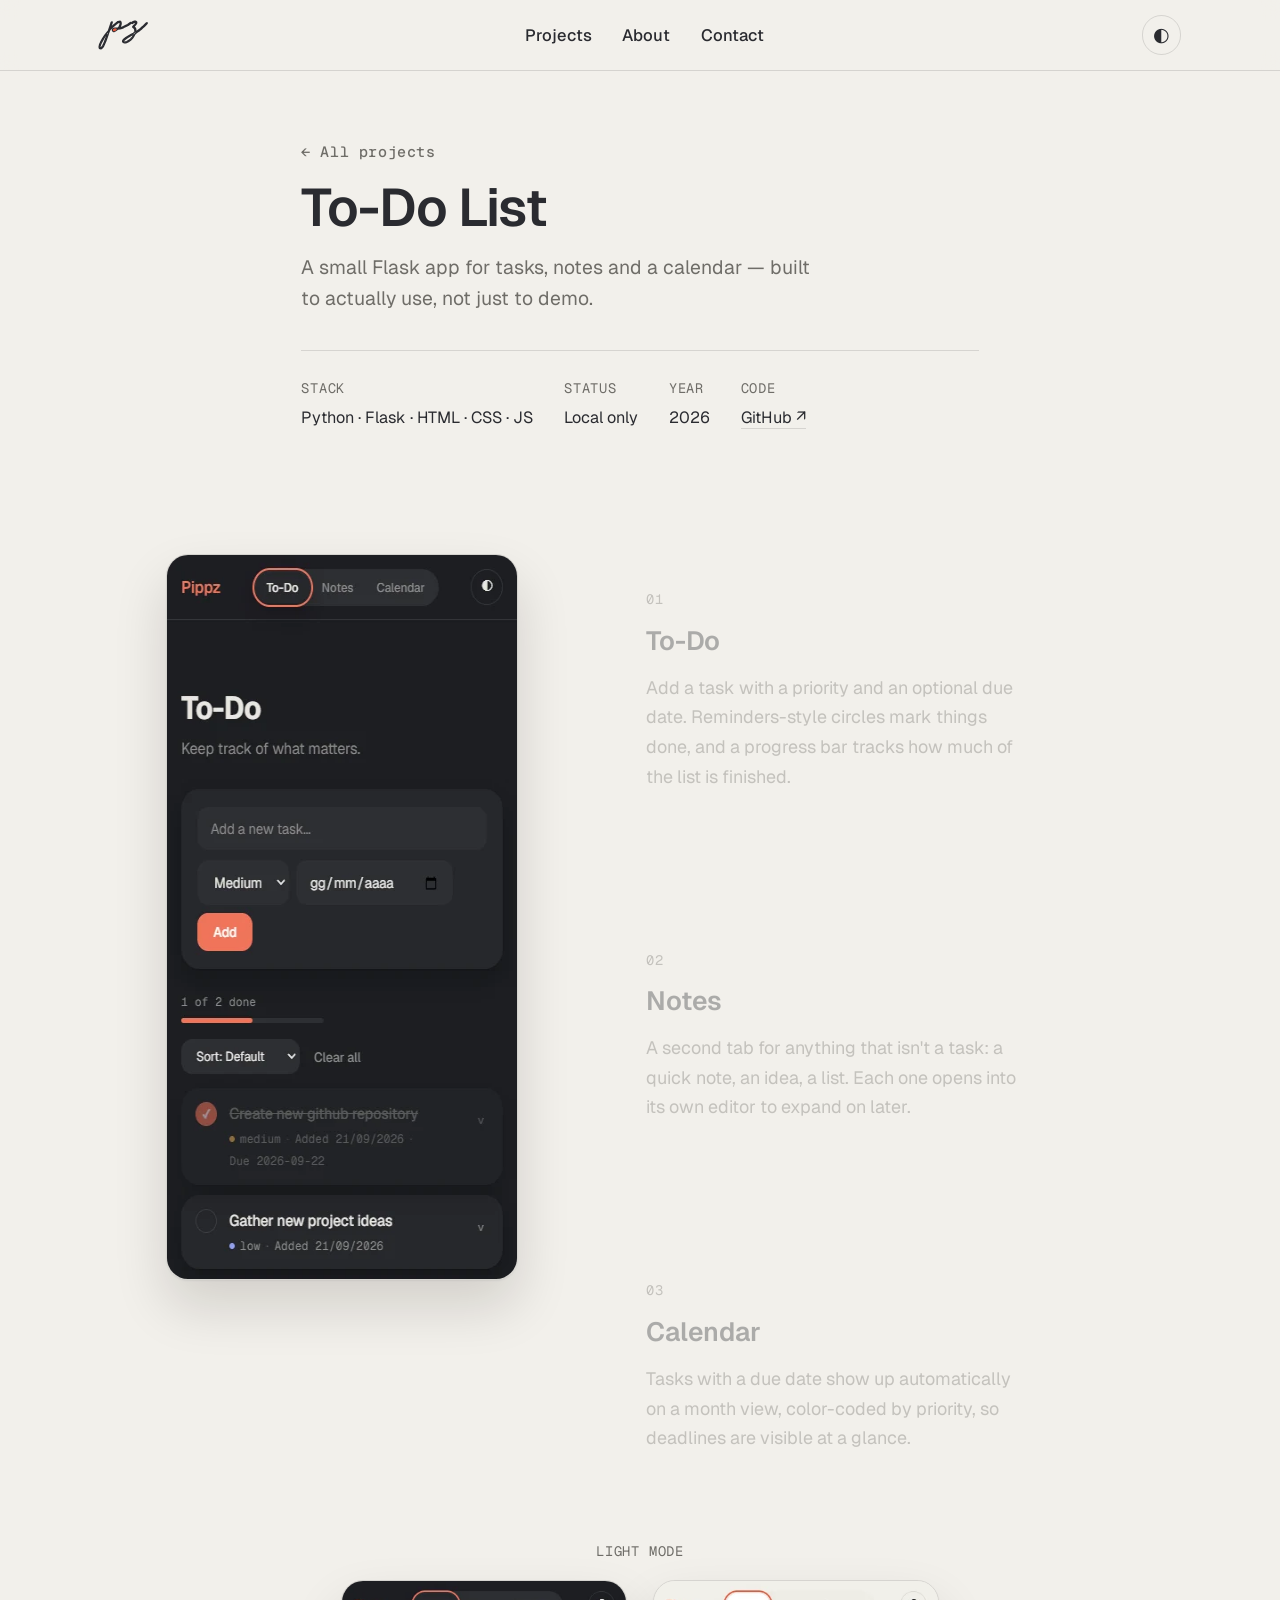
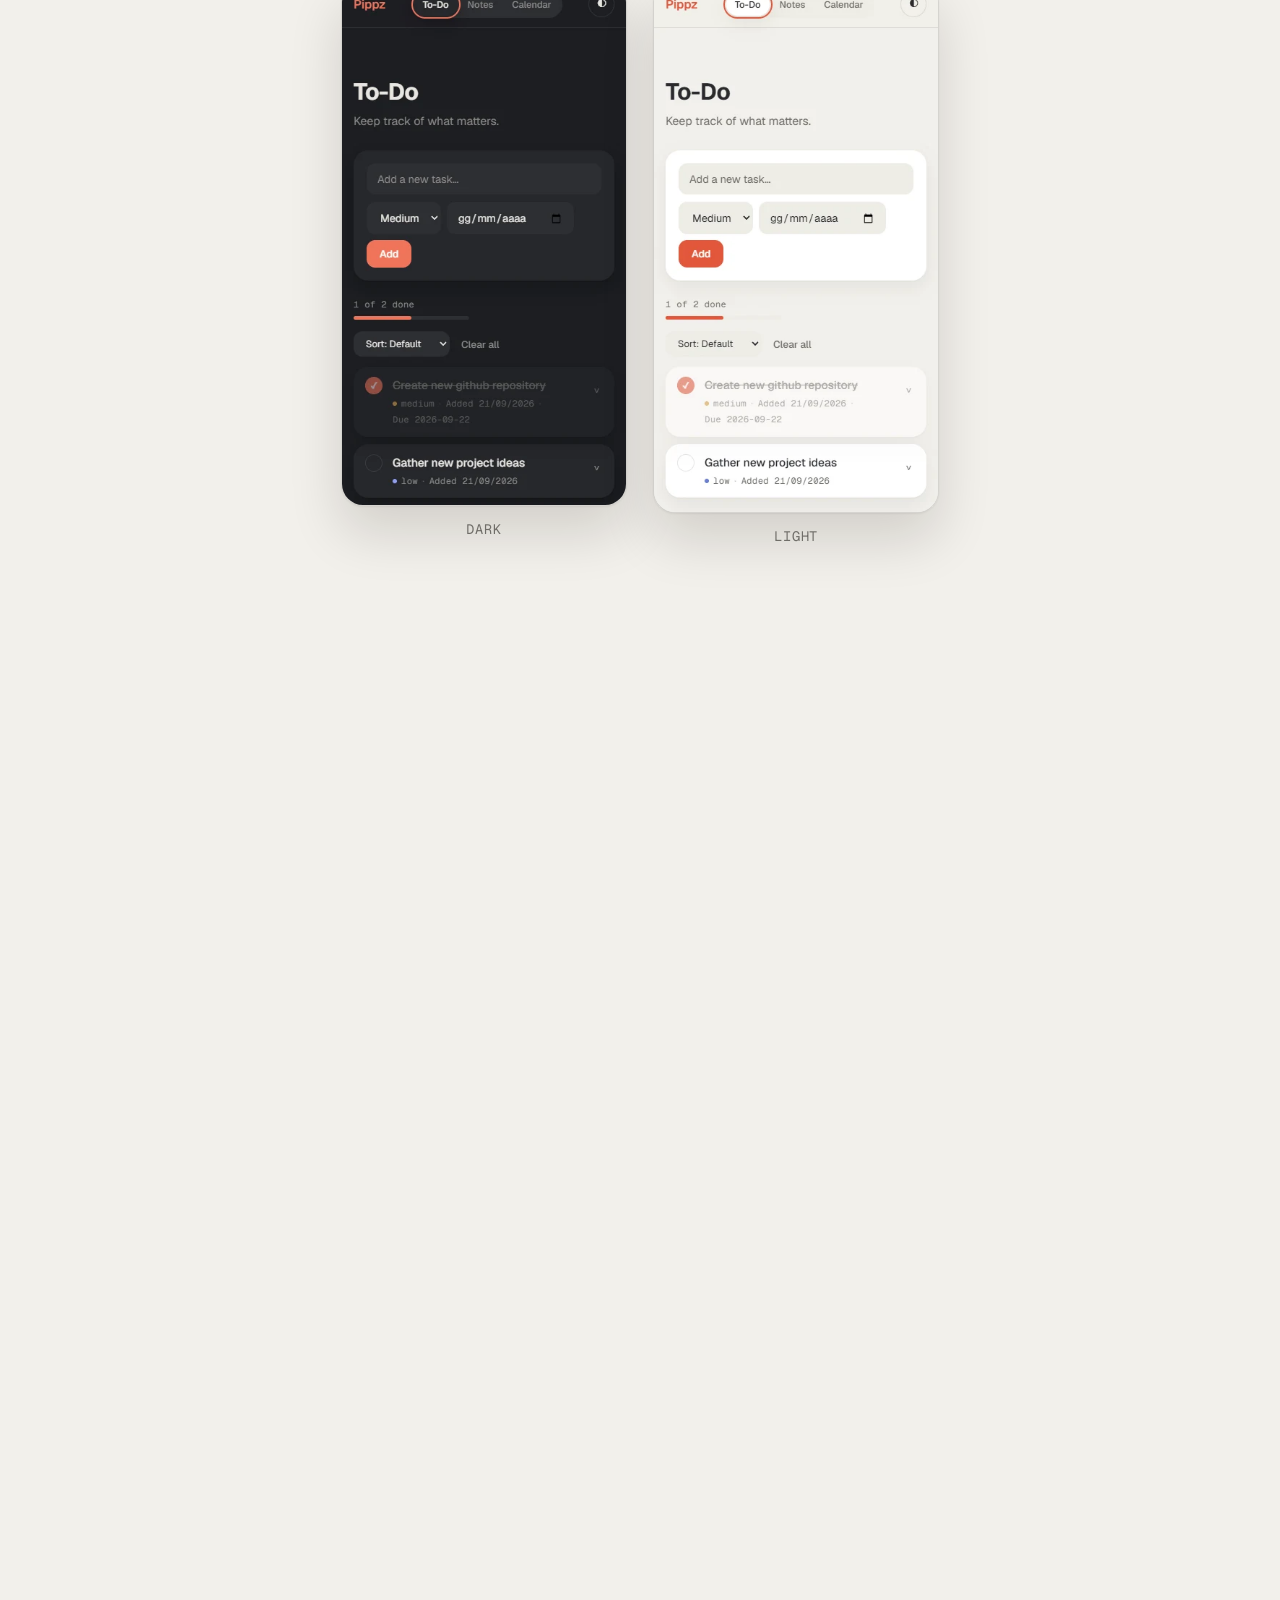
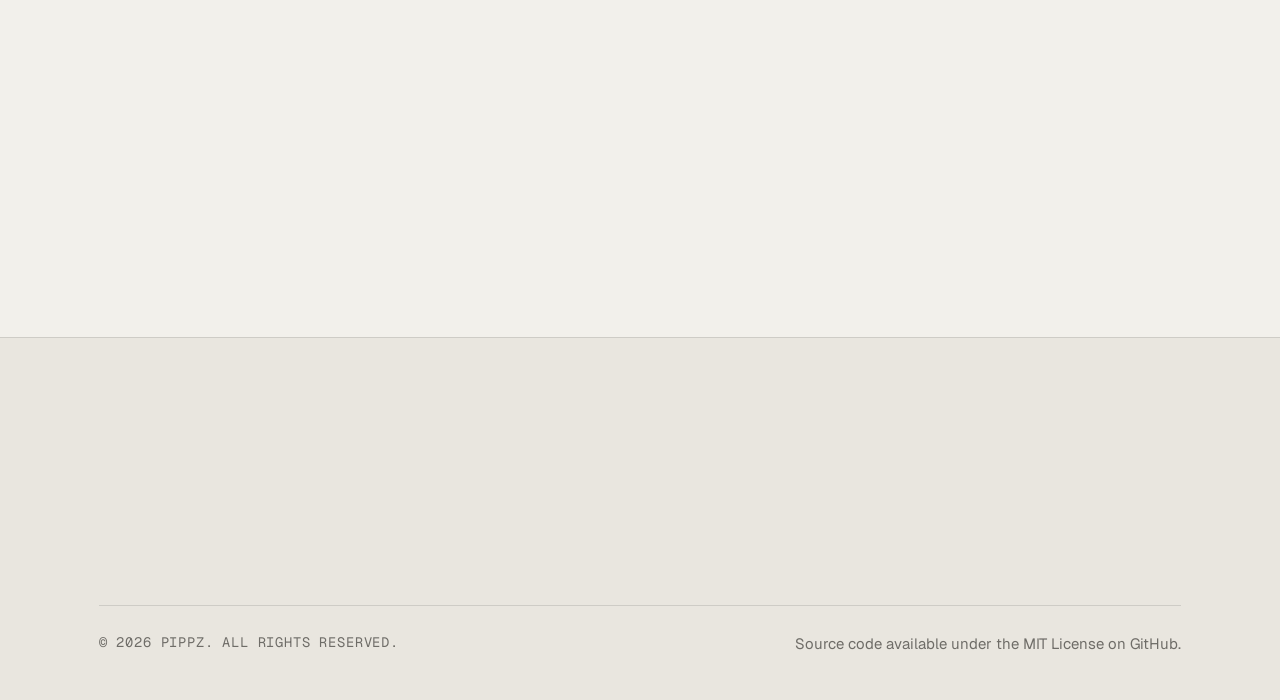
==== todo.html @ 80570406 "To-do list section added" ====
<!DOCTYPE html>
<html lang="en">
<head>
<meta charset="utf-8">
<meta name="viewport" content="width=device-width, initial-scale=1">
<title>To-Do List — Pippz</title>
<meta name="description" content="A Flask to-do list with notes and a calendar view, built by Pippz.">
<link rel="icon" type="image/svg+xml" href="favicon.svg">
<link rel="preconnect" href="https://fonts.googleapis.com">
<link rel="preconnect" href="https://fonts.gstatic.com" crossorigin>
<link href="https://fonts.googleapis.com/css2?family=Geist:wght@300;400;500;600&family=Geist+Mono:wght@400;500&family=Lora:ital,wght@1,400&display=swap" rel="stylesheet">
<script>
try{document.documentElement.dataset.theme=localStorage.getItem('theme')||(matchMedia('(prefers-color-scheme: dark)').matches?'dark':'light')}catch(e){}
</script>
<link rel="stylesheet" href="style.css">
</head>
<body id="top">

<svg width="0" height="0" hidden><g id="logo-src"><path d="M21.8056 119.644L9.3056 142.644C9.26526 142.719 9.22818 142.795 9.19427 142.872L9.1015 143.109C5.95736 150.557 4.88043 152.31 2.8954 160.088C2.63771 160.976 1.61025 165.303 1.45403 166.349C0.895382 170.088 0.647331 172.921 1.94135 177.577C2.44136 178.577 3.0124 179.863 3.94135 180.577C5.4595 181.744 6.33736 182.166 7.94135 182.577C8.80337 182.798 12.8954 183.588 14.9413 182.077C23.2705 177.279 27.8954 169.588 29.3954 167.088C30.0858 165.937 31.2693 163.405 31.3954 163.088C44.3325 136.578 50.1797 121.376 58.7294 93.1844C58.7476 93.1387 58.7643 93.0924 58.7802 93.0458C64.4886 72.9875 67.2756 67.6297 67.8925 66.3358C71.8804 57.9718 74.8879 54.2525 78.704 51.0721C88.0883 42.0612 93.2858 37.2902 102.416 29.3358C111.746 20.9152 116.474 16.8454 122.567 12.6249C125.872 10.2228 127.889 9.06328 131.395 8.08776C133.193 7.58776 134.343 7.49878 136.381 7.75866C137.926 8.25127 138.568 8.75084 138.989 10.3671C140.011 15.042 140.087 17.3669 139.417 21.0409C138.565 26.3078 137.059 29.8177 132.894 36.8807C129.253 41.9809 129.736 43.187 124.895 46.5878C123.945 47.1565 121.351 47.8764 120.18 48.077C113.764 48.2335 110.107 48.2412 103.441 48.077C98.659 48.1854 96.2359 48.845 92.3954 51.0721C89.2131 53.8055 87.8954 56.0878 88.3954 60.5878C88.8431 64.6174 90.6763 66.6091 93.9482 68.036C96.3346 69.0016 99.3638 69.1245 99.9482 69.036C100.533 68.9475 100.573 69.0549 101.783 68.7606C110.575 65.6182 115.569 62.1973 124.589 53.3915L137.963 51.0311C138.102 51.0066 138.239 50.9723 138.373 50.9286C148.882 48.6878 154.149 46.8443 162.873 42.9286C163.014 42.8826 163.151 42.8268 163.283 42.7606C175.431 37.5355 181.542 34.4701 191.283 28.7606C191.416 28.694 191.544 28.6168 191.666 28.5311L210.166 15.5311C211.522 14.5785 211.848 12.708 210.895 11.3524C209.943 9.99685 208.072 9.67034 206.717 10.6229L188.404 23.4901C181.479 27.5888 174.873 30.7992 160.795 37.2948C152.08 41.0034 146.876 42.7908 136.71 45.159L132.327 45.9325C134.485 44.1463 135.381 42.8478 137.441 40.577C137.965 40.0003 138.441 39.3633 138.941 38.577C142.45 33.0596 143.534 29.666 145.216 22.7196C145.92 18.957 145.895 15.088 145.895 13.0878C145.895 12.0878 145.095 8.72495 143.895 6.08776C142.835 4.46468 142.052 3.71695 140.395 2.6073C139.329 2.08539 138.618 1.8641 137.192 1.58776C136.491 1.5666 136.097 1.56719 135.395 1.58776C134.395 1.58775 133.059 1.87586 130.018 2.60729C129.794 2.63923 129.575 2.69629 129.364 2.77722L129.157 2.86608C124.682 4.14204 122.546 5.0915 119.657 7.36608C119.431 7.4732 119.219 7.60774 119.026 7.76745L98.5263 24.7675C98.4882 24.7991 98.4505 24.8316 98.414 24.8651L74.5908 46.702L86.8954 9.58776C87.4304 8.01972 87.5093 6.64334 85.9413 6.10827C84.3733 5.57329 81.7961 7.17393 80.8954 9.08776C79.9947 11.0016 73.985 31.5247 62.8954 62.0878C62.7584 62.5749 61.0008 65.9545 57.0136 71.3124C41.95 88.7864 33.9469 99.0551 21.8056 119.644ZM21.8056 119.644L21.8945 119.491C21.9258 119.441 21.9588 119.391 21.9931 119.343" pathLength="1" style="--i:0"/><path d="M48.3729 105.739L48.3807 105.709C53.983 92.0607 54.5413 88.976 52.6736 88.5383C51.8009 87.9799 50.5115 88.7757 46.6385 92.1594L46.5516 92.2111L46.492 92.2922C40.8599 98.5788 38.6869 101.788 35.492 107.292L35.4578 107.345L15.448 143.362L15.4402 143.382C11.4286 151.266 9.49011 155.869 6.89541 164.588C6.15136 167.088 5.41328 170 5.89531 173.795C6.55748 176.323 8.3954 177.088 9.8954 177.088C11.3954 177.088 13.0346 176.542 16.2977 173.885C20.0883 170.321 21.9305 167.767 24.7977 162.385L24.8299 162.341L24.8514 162.292C29.1869 154.876 35.3954 139.088 35.8426 137.812C35.8954 137.588 36.0854 137.247 36.3475 136.593C36.6156 135.924 36.9806 135.002 37.4197 133.887C38.2982 131.656 39.474 128.648 40.7615 125.344C43.3367 118.735 46.3611 110.935 48.3611 105.768L48.3729 105.739Z" pathLength="1" style="--i:1"/><path d="M103.896 62.0877C102.659 62.8216 99.6384 63.4617 98.3955 63.0878C96.5373 62.9268 95.8954 62.0877 95.5154 60.6876C95.4575 56.4828 96.9658 54.8197 102.396 53.0877C103.896 52.5878 106.101 52.2448 108.395 52.5878C110.546 52.8211 111.348 53.5974 111.396 54.5877C111.76 56.9677 109.614 58.6939 103.896 62.0877Z" pathLength="1" style="--i:2"/><path d="M226.895 10.5877C225.395 11.4762 223.954 12.7184 222.395 14.0877C221.367 14.9564 220.88 15.3896 219.895 16.0877C219.075 16.4598 218.132 16.5148 217.395 16.0877C216.465 15.5591 216.034 15.1166 215.395 14.0877C214.833 12.6876 215.895 10.5877 216.395 10.0877C219.234 7.73923 220.437 6.87292 221.895 6.08775C222.895 5.58775 224.632 4.47335 226.395 3.58775C229.395 2.04518 230.916 1.51828 233.395 1.08775C236.358 0.827073 238.034 1.18989 240.895 1.58775C244.148 2.44117 246.554 3.80224 247.895 6.08774C249.021 8.63622 249.114 10.1724 248.395 13.0877C247.645 15.3564 247.109 16.5677 245.895 18.5877L241.895 24.0877C240.041 26.5293 238.961 27.8429 236.895 30.0877C235.208 31.8698 234.337 32.8545 232.895 34.5877C230.037 37.7201 230.165 38.9986 232.895 40.5877C236.142 42.7176 237.582 44.0271 239.395 46.5877C240.656 48.7023 241.196 49.9075 241.895 52.0877C242.25 53.2743 242.356 54.6303 242.395 58.0877V70.5877C242.465 71.1575 242.721 71.2233 243.395 71.0877C244.039 70.9162 244.364 70.8053 244.895 70.5877C247.58 69.1832 248.996 68.2986 251.395 66.5877C257.353 62.7457 259.574 61.2405 260.895 60.0877L269.895 52.0877C274.416 48.1234 278.895 44.0877 281.395 42.0877C284.989 39.1728 286.989 37.5356 290.395 34.5877C294.474 30.9695 296.684 28.9002 300.395 25.0877L311.895 13.5877C312.958 12.6164 313.638 12.1774 314.895 11.5877C316.808 11.3655 317.492 11.6675 317.895 13.0877C317.99 13.697 317.972 14.021 317.895 14.5877C317.459 15.7375 316.983 16.3672 316.395 17.0877C315.808 17.8083 311.317 23.0168 307.895 26.5877L298.395 36.0877L288.395 45.0878L278.895 53.5878L269.395 61.5877L261.895 67.0877L253.895 72.5877L246.895 77.5877L239.395 83.5877C237.243 85.6692 236.298 86.8802 234.895 89.0877L231.395 96.5877L225.395 107.088C223.207 110.865 221.763 112.82 218.895 116.088C216.007 119.217 214.368 120.876 211.395 123.588C205.03 129.219 201.311 131.964 194.395 136.088L186.895 140.088C182.471 142.217 179.954 143.105 175.395 144.088C172.576 144.34 171.048 144.336 168.395 144.088C166.365 143.838 165.268 143.623 163.395 143.088C161.619 142.258 160.713 141.73 159.395 140.588C158.192 139.467 157.664 138.806 156.895 137.588C156.259 136.232 156.035 135.465 155.895 134.088C156.002 130.47 156.402 128.789 157.895 126.588C159.073 124.959 160.895 122.325 162.895 120.588C177.889 107.566 187.601 102.179 204.195 92.9762L204.895 92.5878L214.895 87.0877L218.895 85.0877L223.395 82.5877L226.895 80.5877C231.053 77.4347 232.665 75.4151 234.895 71.5877C235.513 70.1542 235.727 69.5044 235.895 68.5877C236.52 64.6857 236.655 62.4964 236.395 58.5877C235.33 51.2778 233.067 48.2164 226.895 44.0877L223.895 42.5877C221.577 40.5219 222.395 37.5878 223.395 36.0877C228.188 30.7854 231.123 27.5075 236.395 22.5878C240.404 17.4756 241.65 15.3858 240.895 11.5877C240.409 10.3531 240.085 9.80029 239.395 9.08775C238.248 8.49864 237.593 8.27679 236.395 8.08775C235.028 7.96025 234.263 7.96503 232.895 8.08775C230.378 8.75529 228.395 9.69926 226.895 10.5877Z" pathLength="1" style="--i:3"/><path d="M178.895 137.588C177.895 138.088 176.125 138.41 174.895 138.588C170.74 139.189 170.051 139.154 166.395 138.588C164.934 138.394 162.909 137.292 162.395 135.588C161.962 134.088 161.395 133.088 162.895 130.088C168.895 121.588 178.346 114.941 189.395 108.088C196.579 103.325 200.312 101.013 206.395 97.5878C210.924 94.8781 213.654 93.9515 218.895 91.5878C225.218 89.3021 227.352 89.2002 226.895 92.5877C226.139 97.7811 224.432 101.123 218.395 108.088C215.582 111.403 213.946 113.167 210.895 116.088C208.522 118.52 207.48 119.52 204.773 121.772C196.995 128.006 192.377 131.123 183.395 135.588L178.895 137.588Z" pathLength="1" style="--i:4"/></g></svg>

<header>
  <div class="bar wrap">
    <a href="index.html" aria-label="Home"><svg class="logo mark" viewBox="0 0 319 184"></svg></a>
    <nav class="nav">
      <a href="index.html#projects">Projects</a>
      <a href="index.html#about">About</a>
      <a href="index.html#contact">Contact</a>
    </nav>
    <button id="theme" aria-label="Toggle theme">◐</button>
  </div>
</header>

<main>
  <section class="wrap case-head">
    <a class="back-link" href="index.html#projects">← All projects</a>
    <h1>To-Do List</h1>
    <p class="case-summary">A small Flask app for tasks, notes and a calendar — built to actually use, not just to demo.</p>

    <dl class="case-meta">
      <div><dt class="mono">Stack</dt><dd>Python · Flask · HTML · CSS · JS</dd></div>
      <div><dt class="mono">Status</dt><dd>Local only</dd></div>
      <div><dt class="mono">Year</dt><dd>2026</dd></div>
      <div><dt class="mono">Code</dt><dd><a href="https://github.com/pippz" target="_blank" rel="noopener">GitHub ↗</a></dd></div>
    </dl>
  </section>

  <section class="case-scroller wrap">
    <div class="scroller-grid">
      <div class="scroller-sticky">
        <div class="frame">
          <img id="case-img" src="assets/todo-dark.webp" alt="To-Do tab with two tasks, one done" width="393" height="724">
        </div>
      </div>

      <div class="scroller-steps">
        <div class="step" data-img="assets/todo-dark.webp" data-alt="To-Do tab with two tasks, one done">
          <span class="mono">01</span>
          <h3>To-Do</h3>
          <p>Add a task with a priority and an optional due date. Reminders-style circles mark things done, and a progress bar tracks how much of the list is finished.</p>
          <img class="step-img" src="assets/todo-dark.webp" alt="To-Do tab with two tasks, one done" loading="lazy">
        </div>
        <div class="step" data-img="assets/todo-notes.webp" data-alt="Notes tab with two saved notes">
          <span class="mono">02</span>
          <h3>Notes</h3>
          <p>A second tab for anything that isn't a task: a quick note, an idea, a list. Each one opens into its own editor to expand on later.</p>
          <img class="step-img" src="assets/todo-notes.webp" alt="Notes tab with two saved notes" loading="lazy">
        </div>
        <div class="step" data-img="assets/todo-calendar.webp" data-alt="Calendar tab showing September 2026 with one due task">
          <span class="mono">03</span>
          <h3>Calendar</h3>
          <p>Tasks with a due date show up automatically on a month view, color-coded by priority, so deadlines are visible at a glance.</p>
          <img class="step-img" src="assets/todo-calendar.webp" alt="Calendar tab showing September 2026 with one due task" loading="lazy">
        </div>
      </div>
    </div>
  </section>

  <section class="wrap case-diptych-section">
    <p class="mono diptych-label">Light mode</p>
    <div class="case-diptych">
      <div class="diptych-item">
        <div class="frame"><img src="assets/todo-dark.webp" alt="To-Do tab in dark mode" loading="lazy"></div>
        <span class="mono">Dark</span>
      </div>
      <div class="diptych-item">
        <div class="frame"><img src="assets/todo-light.webp" alt="To-Do tab in light mode" loading="lazy"></div>
        <span class="mono">Light</span>
      </div>
    </div>
  </section>

  <section class="wrap">
    <div class="head reveal"><h2>How it's <span style="color:var(--accent)">built</span>.</h2></div>
    <div class="case-prose reveal">
      <p>The backend is a small Flask app: tasks and notes are stored as JSON files on disk, and each action (add, toggle, edit, delete) is its own route that rewrites the file and redirects back to the page. No database, no accounts, nothing to configure.</p>
      <p>The three tabs live on a single page and are swapped with a few lines of JavaScript, so switching between them is instant. The calendar view is the exception: it's rendered by FullCalendar, fed by a small JSON endpoint that turns tasks with a due date into events.</p>
      <p>Restyling it after the portfolio redesign was mostly a matter of swapping the color system and replacing borders with soft shadows and rounded cards, closer to how iOS lays out lists — the underlying logic didn't need to change.</p>
    </div>
  </section>

  <section class="wrap case-run">
    <div class="head reveal"><h2>Run it <span style="color:var(--accent)">locally</span>.</h2></div>
    <div class="codeblock reveal">
      <div><span class="ln">$</span>git clone https://github.com/pippz/todo-list.git</div>
      <div><span class="ln">$</span>cd todo-list</div>
      <div><span class="ln">$</span>pip install -r requirements.txt</div>
      <div><span class="ln">$</span>python app.py</div>
    </div>
  </section>

  <div class="wrap case-next reveal">
    <a href="index.html#projects">← All projects</a>
    <a href="index.html#contact">Get in touch →</a>
  </div>
</main>

<footer id="contact">
  <div class="wrap">
    <h2 class="reveal">Get in <span style="color: var(--accent);">touch</span>.</h2>
    <div class="links reveal">
      <a href="https://github.com/pippz" target="_blank" rel="noopener">GitHub ↗</a>
      <button id="discord" type="button">pippz.dev@gmail.com</button>
    </div>
    <div class="legal">
      <p class="copy mono">© 2026 Pippz. All rights reserved.</p>
      <p class="notice">Source code available under the MIT License on GitHub.</p>
    </div>
  </div>
</footer>

<script src="script.js"></script>
</body>
</html>
---- style.css ----
:root {
    --bg: #f2f0eb;
    --surface: #e9e6df;
    --text: #2a2b30;
    --muted: #6f6d68;
    --line: rgba(42, 43, 48, 0.14);
    --accent: #e2573b;
}

[data-theme="dark"] {
    --bg: #1d1e22;
    --surface: #26272c;
    --text: #e9e6df;
    --muted: #8d8b86;
    --line: rgba(233, 230, 223, 0.13);
    --accent: #f0745a;
}

* {
    box-sizing: border-box;
}

html {
    font-size: 110%;
    scrollbar-width: thin;
    scrollbar-color: var(--line) transparent;
}

body {
    margin: 0;
    background: var(--bg);
    color: var(--text);
    font: 400 1.0625rem/1.6 'Geist', system-ui, sans-serif;
    transition: background 0.3s, color 0.3s;
}

::selection {
    background: var(--accent);
    color: #fff;
}

a {
    color: inherit;
    text-decoration: none;
}

:focus-visible {
    outline: 2px solid var(--accent);
    outline-offset: 0.1875rem;
    border-radius: 0.25rem;
}

.wrap {
    max-width: 65rem;
    margin: 0 auto;
    padding: 0 1.75rem;
}

.mono {
    font-family: 'Geist Mono', monospace;
    font-size: 0.78rem;
    letter-spacing: 0.06em;
    text-transform: uppercase;
    color: var(--muted);
}

section {
    scroll-margin-top: 4.375rem;
}

h1,
h2,
h3,
p {
    margin: 0;
}

/* ── Header ── */
header {
    position: fixed;
    inset: 0 0 auto;
    z-index: 10;
    background: color-mix(in srgb, var(--bg) 82%, transparent);
    backdrop-filter: blur(0.5rem);
    -webkit-backdrop-filter: blur(0.5rem);
    border-bottom: 1px solid var(--line);
}

.bar {
    display: flex;
    align-items: center;
    justify-content: space-between;
    height: 4rem;
}

.mark {
    width: 2.75rem;
    --sw: 9;
    display: block;
}

.nav {
    display: flex;
    gap: 1.75rem;
    font-size: 0.9375rem;
    font-weight: 500;
}

.nav a {
    display: inline-flex;
}

.nav a span {
    display: inline-flex;
    flex-direction: column;
    height: 1.25em;
    line-height: 1.25;
    overflow: hidden;
}

.nav a span::before,
.nav a span::after {
    content: attr(data-l);
    display: block;
    transition: transform 0.4s cubic-bezier(0.6, 0, 0.2, 1);
    transition-delay: calc((sibling-index() - 1) * 30ms);
}

.nav a span::after {
    color: var(--accent);
}

.nav a:hover span::before,
.nav a:hover span::after {
    transform: translateY(-100%);
}

#theme {
    background: none;
    border: 1px solid var(--line);
    color: var(--text);
    width: 2.25rem;
    height: 2.25rem;
    border-radius: 50%;
    font-size: 1.0625rem;
    cursor: pointer;
    transition: transform 0.4s, border-color 0.2s;
}

#theme:hover {
    border-color: var(--accent);
    transform: rotate(180deg);
}

/* ── Logo ── */
.logo {
    fill: none;
    stroke: currentColor;
    stroke-width: var(--sw, 2);
    stroke-linecap: round;
    stroke-linejoin: round;
    overflow: visible;
}

.logo path:nth-of-type(3) {
    stroke: var(--accent);
}

.logo.draw path {
    animation: draw var(--dur, 2s) cubic-bezier(0.4, 0, 0.2, 1) both;
    animation-delay: calc(var(--i) * 0.14s);
}

.mark {
    --dur: 0.9s;
}

@keyframes draw {
    from {
        stroke-dasharray: 1;
        stroke-dashoffset: 1;
    }

    to {
        stroke-dasharray: 1;
        stroke-dashoffset: 0;
    }
}

/* ── Hero ── */
.hero {
    min-height: 100svh;
    display: grid;
    grid-template-columns: 1.25fr 1fr;
    align-items: center;
    gap: 3rem;
    padding-top: 6rem;
    padding-bottom: 4rem;
}

.eyebrow {
    font: 500 0.82rem 'Geist Mono', monospace;
    letter-spacing: 0.1em;
    text-transform: uppercase;
    color: var(--muted);
    margin-bottom: 1.25rem;
}

h1 {
    font-size: clamp(2.2rem, 5.4vw, 4rem);
    line-height: 1.08;
    font-weight: 600;
    letter-spacing: -0.03em;
}

.accent {
    color: var(--accent);
}

.lede {
    color: var(--muted);
    font-size: 1.1rem;
    max-width: 32ch;
    margin: 1.375rem 0 2rem;
}

.cta {
    font: 500 0.85rem 'Geist Mono', monospace;
    letter-spacing: 0.06em;
    text-transform: uppercase;
    border-bottom: 1px solid var(--accent);
    padding-bottom: 0.1875rem;
    transition: color 0.2s;
}

.cta:hover {
    color: var(--accent);
}

.hero-logo {
    width: clamp(13.75rem, 34vw, 25rem);
    --sw: 1.6;
    justify-self: center;
    color: var(--text);
}

/* ── Sections ── */
section.wrap {
    padding-top: 6rem;
    padding-bottom: 2rem;
}

.head {
    display: flex;
    align-items: baseline;
    justify-content: space-between;
    margin-bottom: 1.75rem;
}

h2 {
    font-size: 1.9rem;
    font-weight: 600;
    letter-spacing: -0.02em;
}

/* ── Projects ── */
.rows {
    list-style: none;
    margin: 0;
    padding: 0;
    border-bottom: 1px solid var(--line);
}

.row {
    display: grid;
    grid-template-columns: 3rem 1fr auto 7rem;
    gap: 1.5rem;
    align-items: center;
    padding: 1.75rem 0.875rem;
    border-top: 1px solid var(--line);
    transition: background 0.25s;
}

.row:hover {
    background: var(--surface);
}

.row h3 {
    font-size: 1.35rem;
    font-weight: 500;
    letter-spacing: -0.01em;
    transition: color 0.2s;
}

.row:hover h3 {
    color: var(--accent);
}

.row p {
    color: var(--muted);
    font-size: 0.95rem;
}

.status {
    font: 500 0.78rem 'Geist Mono', monospace;
    letter-spacing: 0.06em;
    text-transform: uppercase;
    display: inline-flex;
    align-items: center;
    gap: 0.5rem;
    justify-self: end;
    color: var(--text);
}

.status::before {
    content: '';
    box-sizing: border-box;
    flex-shrink: 0;
    width: 0.6rem;
    height: 0.6rem;
    border: 1.5px solid currentColor;
    border-radius: 50%;
}

.live::before {
    background: currentColor;
}

.wip::before {
    background: linear-gradient(90deg, currentColor 50%, transparent 50%);
}

.row-link {
    grid-template-columns: 3rem 1fr auto 7rem 1.25rem;
    cursor: pointer;
}

.row-arrow {
    color: var(--accent);
    font-size: 1.1rem;
    opacity: 0;
    transform: translateX(-0.4rem);
    transition: opacity 0.25s, transform 0.25s;
    justify-self: end;
}

.row-link:hover .row-arrow {
    opacity: 1;
    transform: none;
}

/* ── About ── */
.about {
    display: grid;
    grid-template-columns: 1.3fr 1fr;
    gap: 3.5rem;
    align-items: start;
}

.about p {
    font-size: 1.15rem;
    line-height: 1.7;
}

dl {
    margin: 0;
    display: grid;
    grid-template-columns: auto 1fr;
    gap: 0.875rem 1.5rem;
    border-top: 1px solid var(--line);
    padding-top: 1.25rem;
}

dd {
    margin: 0;
}

/* ── Quote ── */
.quote {
    font: italic 400 clamp(1.5rem, 3.4vw, 2.4rem)/1.35 'Lora', serif;
    text-align: center;
    max-width: 26ch;
    margin: 4rem auto 2rem;
    min-height: 3em;
}

.w {
    white-space: nowrap;
}

.c {
    opacity: 0;
    transition: opacity 0.15s;
}

.c.on {
    opacity: 1;
}

.hl {
    color: var(--accent);
}

/* ── Footer ── */
footer {
    margin-top: 6rem;
    padding: 4.5rem 0 2.5rem;
    border-top: 1px solid var(--line);
    background: var(--surface);
}

.links {
    display: flex;
    gap: 0.75rem;
    flex-wrap: wrap;
    margin: 1.5rem 0 3.5rem;
}

.links a,
.links button {
    font: 500 0.95rem 'Geist', sans-serif;
    color: var(--text);
    background: none;
    border: 1px solid var(--line);
    border-radius: 999px;
    padding: 0.625rem 1.25rem;
    cursor: pointer;
    transition: border-color 0.2s, color 0.2s;
}

.links a:hover,
.links button:hover {
    border-color: var(--accent);
    color: var(--accent);
}

.legal {
    display: flex;
    justify-content: space-between;
    align-items: flex-start;
    gap: 1rem 2.5rem;
    flex-wrap: wrap;
    border-top: 1px solid var(--line);
    padding-top: 1.5rem;
}

.copy {
    margin: 0;
}

.notice {
    margin: 0;
    max-width: 52ch;
    text-align: right;
    font-size: 0.85rem;
    color: var(--muted);
}

/* ── Reveal ── */
.reveal {
    opacity: 0;
    transform: translateY(0.625rem);
    transition: opacity 0.7s ease, transform 0.7s ease;
}

.reveal.in {
    opacity: 1;
    transform: none;
}

@media (max-width: 792px) {
    .hero {
        grid-template-columns: 1fr;
        gap: 2rem;
        padding-top: 6.875rem;
    }

    .hero-logo {
        order: -1;
        width: 12.5rem;
        justify-self: start;
    }

    .nav {
        gap: 1rem;
        font-size: 0.875rem;
    }

    .row {
        grid-template-columns: 2rem 1fr;
        gap: 0.375rem 0.875rem;
        padding: 1.5rem 0.25rem;
    }

    .tags,
    .status {
        grid-column: 2;
        justify-self: start;
    }

    .row-arrow {
        display: none;
    }

    .about {
        grid-template-columns: 1fr;
        gap: 2rem;
    }

    .notice {
        text-align: left;
    }
}

@media (prefers-reduced-motion: reduce) {
    * {
        animation: none!important;
        transition: none!important;
    }

    .reveal {
        opacity: 1;
        transform: none;
    }
}

/* ── Squiggle ── */
.doodle {
    fill: none;
    stroke: currentColor;
    stroke-width: 1.8;
    stroke-linecap: round;
    stroke-linejoin: round;
    overflow: visible;
}

.doodle path {
    stroke-dasharray: 1;
    stroke-dashoffset: 1;
}

.doodle.draw path {
    animation: draw 1s cubic-bezier(0.4, 0, 0.2, 1) both;
    animation-delay: var(--d, 0s);
}

.code-word {
    position: relative;
    display: inline-block;
}

.squiggle {
    --d: 0.9s;
    position: absolute;
    left: 0;
    bottom: -0.16em;
    width: 100%;
    height: 0.3em;
    color: var(--accent);
}

/* ── Cursor ── */
.cursor {
    display: inline-block;
    width: 0.07em;
    height: 0.85em;
    margin-left: 0.12em;
    background: var(--accent);
    vertical-align: -0.05em;
    animation: blink 1.1s steps(1) infinite;
}

.cursor-sm {
    width: 2px;
    height: 1.1em;
    margin-left: 4px;
    vertical-align: -0.2em;
}

@keyframes blink {
    50% {
        opacity: 0;
    }
}

/* ── Typing line ── */
.row .typed-line {
    font-family: 'Geist Mono', monospace;
    font-size: 1.15rem;
    font-weight: 500;
}

.prompt {
    color: var(--accent);
    margin-right: 0.6em;
}

@media (prefers-reduced-motion: reduce) {
    .doodle path {
        stroke-dashoffset: 0;
    }
}

/* ── Case study: title block ── */
.back-link {
    display: inline-flex;
    align-items: center;
    gap: 0.4rem;
    font: 500 0.85rem 'Geist Mono', monospace;
    letter-spacing: 0.04em;
    color: var(--muted);
    transition: color 0.2s;
}

.back-link:hover {
    color: var(--accent);
}

.case-head {
    padding-top: 6rem;
    max-width: 42rem;
}

.case-head h1 {
    font-size: clamp(2rem, 4.4vw, 3rem);
    font-weight: 600;
    letter-spacing: -0.02em;
    margin-top: 0.75rem;
}

.case-summary {
    color: var(--muted);
    font-size: 1.1rem;
    margin-top: 1rem;
    max-width: 40ch;
}

.case-meta {
    display: flex;
    gap: 1.75rem;
    flex-wrap: wrap;
    margin-top: 2rem;
    padding-top: 1.5rem;
    border-top: 1px solid var(--line);
}

.case-meta div {
    display: flex;
    flex-direction: column;
    gap: 0.3rem;
}

.case-meta dd {
    font-size: 0.92rem;
}

.case-meta a {
    border-bottom: 1px solid var(--line);
    transition: border-color 0.2s, color 0.2s;
}

.case-meta a:hover {
    color: var(--accent);
    border-color: var(--accent);
}

/* ── Case study: sticky scroller ── */
.wrap.case-scroller {
    padding-top: 5rem;
}

.scroller-grid {
    display: grid;
    grid-template-columns: 1fr 1.1fr;
    gap: 3.5rem;
}

.scroller-sticky {
    position: sticky;
    top: 6rem;
    align-self: start;
    height: fit-content;
}

.frame {
    border-radius: 1.25rem;
    overflow: hidden;
    box-shadow: 0 1px 2px rgba(20, 15, 10, 0.06), 0 1.5rem 3rem rgba(20, 15, 10, 0.14);
    border: 1px solid var(--line);
    max-width: 20rem;
    margin: 0 auto;
}

.frame img {
    display: block;
    width: 100%;
    transition: opacity 0.25s ease;
}

.frame img.fade {
    opacity: 0;
}

.scroller-steps {
    display: flex;
    flex-direction: column;
    gap: 9rem;
    padding: 2rem 0;
}

.step {
    opacity: 0.35;
    transition: opacity 0.4s ease;
}

.step.active {
    opacity: 1;
}

.step .mono {
    display: block;
    margin-bottom: 0.5rem;
    transition: color 0.3s;
}

.step.active .mono {
    color: var(--accent);
}

.step h3 {
    font-size: 1.5rem;
    font-weight: 600;
    letter-spacing: -0.01em;
    margin-bottom: 0.6rem;
}

.step p {
    color: var(--muted);
    font-size: 1.02rem;
    line-height: 1.65;
    max-width: 32ch;
}

.step-img {
    display: none;
}

/* ── Case study: light/dark callout ── */
.wrap.case-diptych-section {
    padding-top: 1rem;
}

.diptych-label {
    text-align: center;
    display: block;
}

.case-diptych {
    display: grid;
    grid-template-columns: 1fr 1fr;
    gap: 1.5rem;
    max-width: 34rem;
    margin: 1rem auto 0;
}

.wrap.case-run {
    padding-top: 4rem;
}

.diptych-item {
    text-align: center;
}

.diptych-item .frame {
    max-width: none;
}

.diptych-item .mono {
    display: block;
    margin-top: 0.75rem;
}

/* ── Case study: prose + code ── */
.case-prose {
    max-width: 38rem;
    margin-top: 1.5rem;
}

.case-prose p {
    font-size: 1.05rem;
    line-height: 1.75;
    margin-bottom: 1.1rem;
}

.case-prose p:last-child {
    margin-bottom: 0;
}

.codeblock {
    background: var(--surface);
    border: 1px solid var(--line);
    border-radius: 1rem;
    padding: 1.5rem 1.75rem;
    max-width: 38rem;
    margin-top: 1.5rem;
    font-family: 'Geist Mono', monospace;
    font-size: 0.88rem;
    line-height: 1.9;
    overflow-x: auto;
}

.codeblock .ln {
    color: var(--accent);
    margin-right: 0.6em;
}

.case-next {
    margin-top: 6rem;
    padding: 3rem 0 5rem;
    border-top: 1px solid var(--line);
    display: flex;
    align-items: baseline;
    justify-content: space-between;
    gap: 1rem;
    flex-wrap: wrap;
}

.case-next a {
    font: 500 0.85rem 'Geist Mono', monospace;
    letter-spacing: 0.04em;
    color: var(--muted);
    transition: color 0.2s;
}

.case-next a:hover {
    color: var(--accent);
}

@media (max-width: 792px) {
    .scroller-grid {
        grid-template-columns: 1fr;
        gap: 0;
    }

    .scroller-sticky {
        display: none;
    }

    .scroller-steps {
        gap: 3rem;
        padding: 0;
    }

    .step {
        opacity: 1;
    }

    .step-img {
        display: block;
        margin-bottom: 1.25rem;
        max-width: 16rem;
    }

    .case-diptych {
        grid-template-columns: 1fr;
        max-width: 16rem;
    }

    .case-meta {
        gap: 1.25rem 2rem;
    }
}
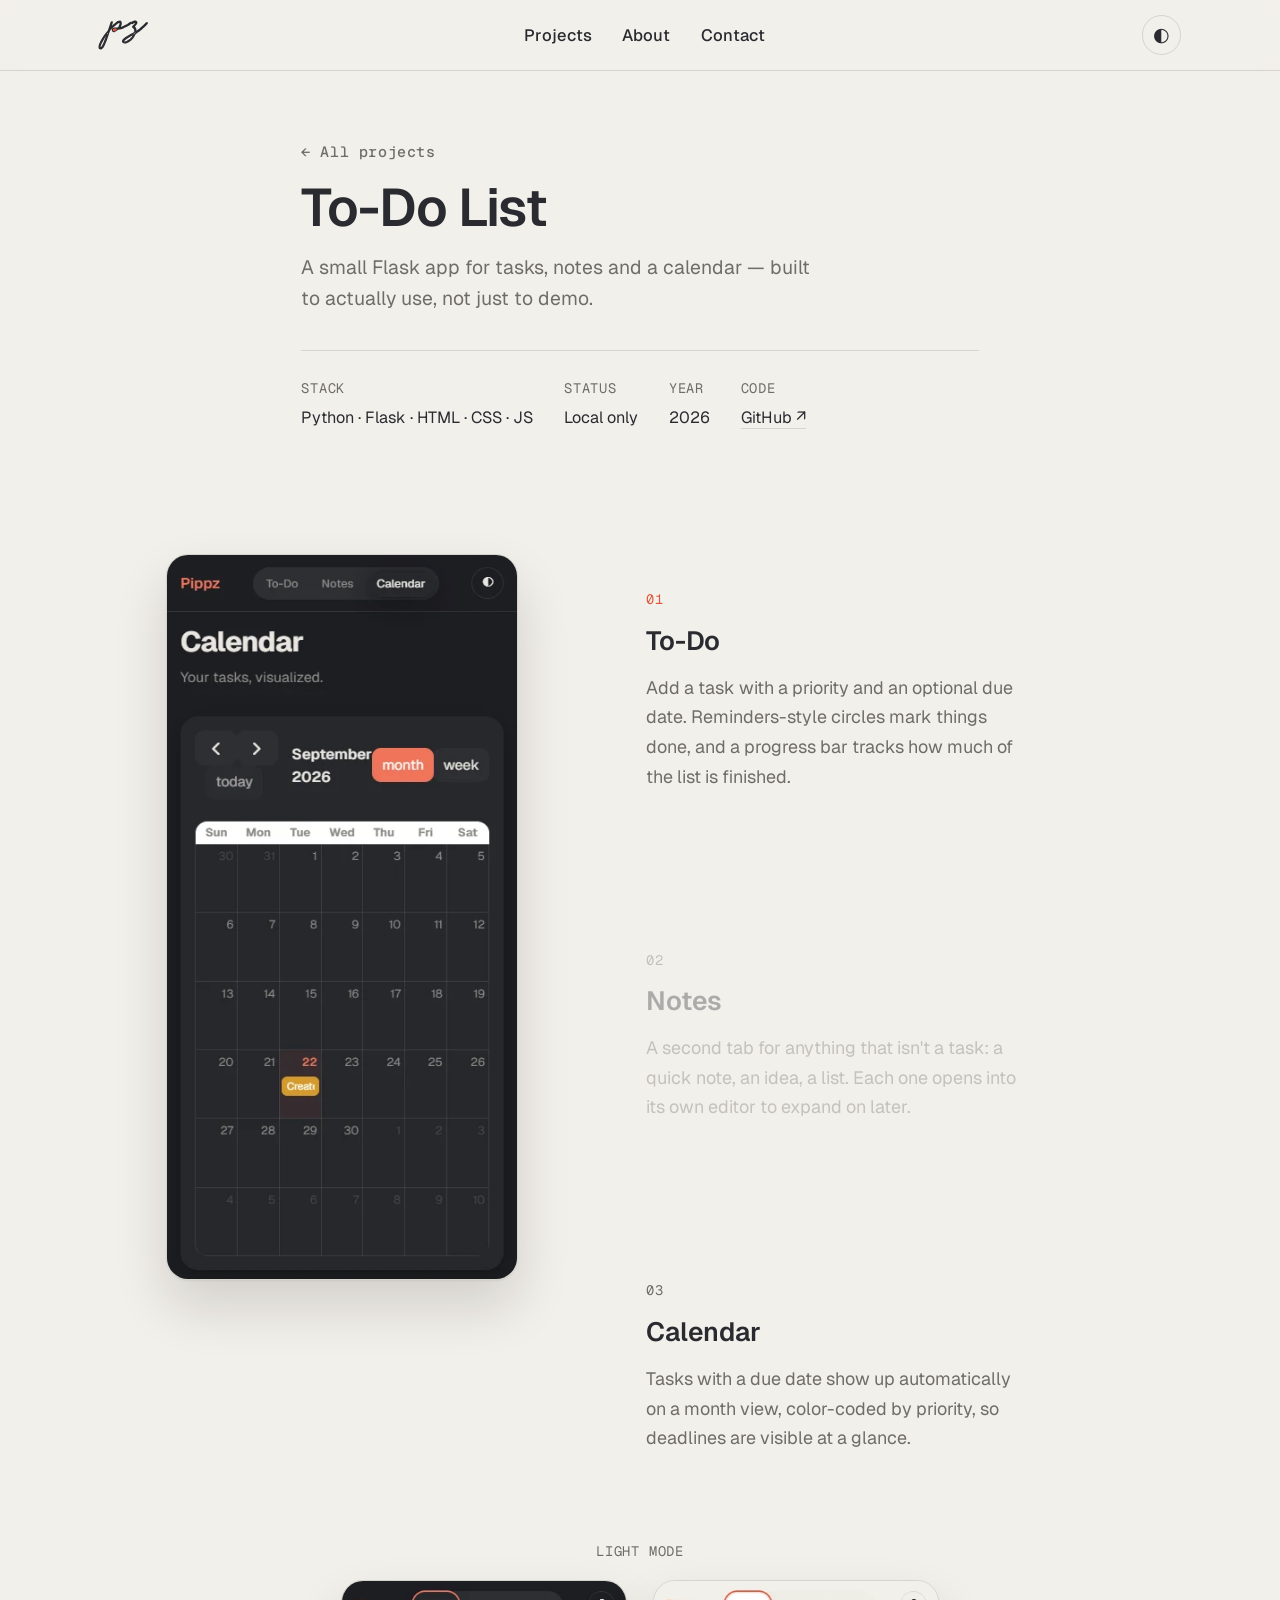
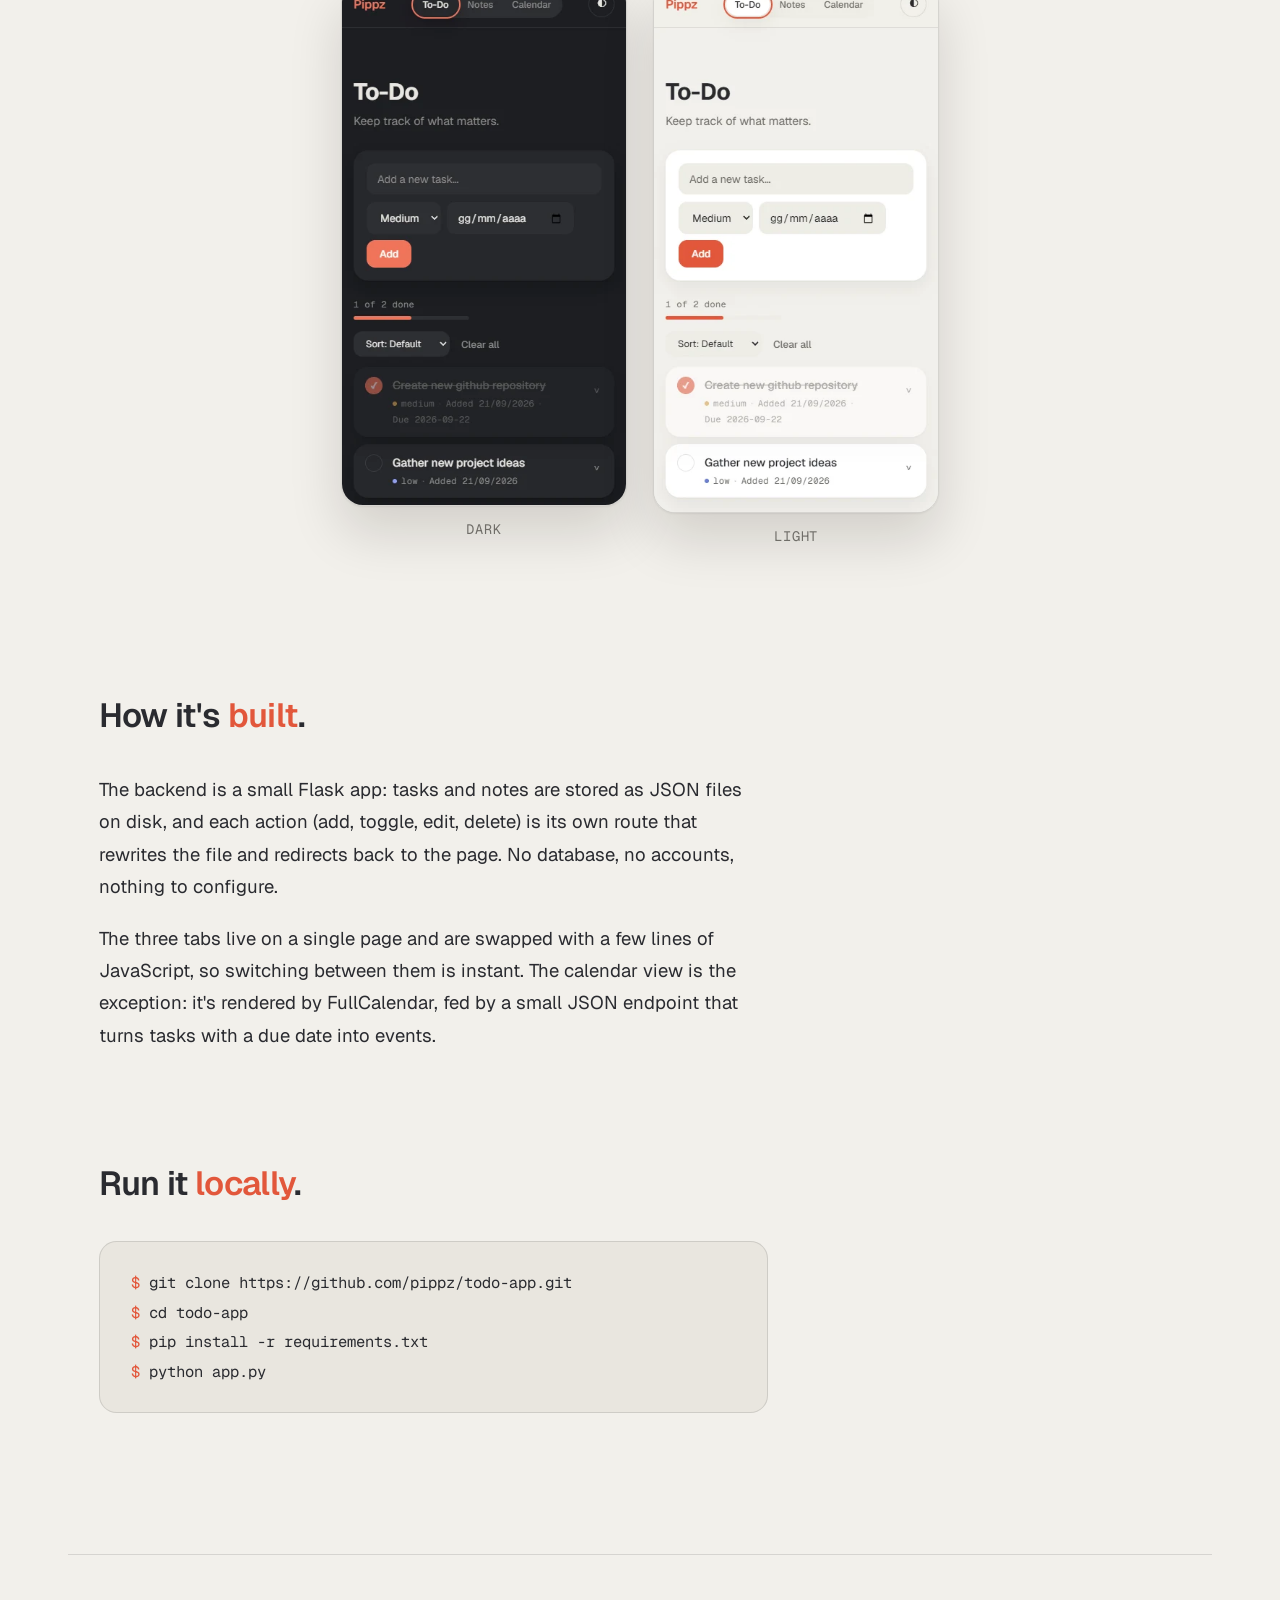
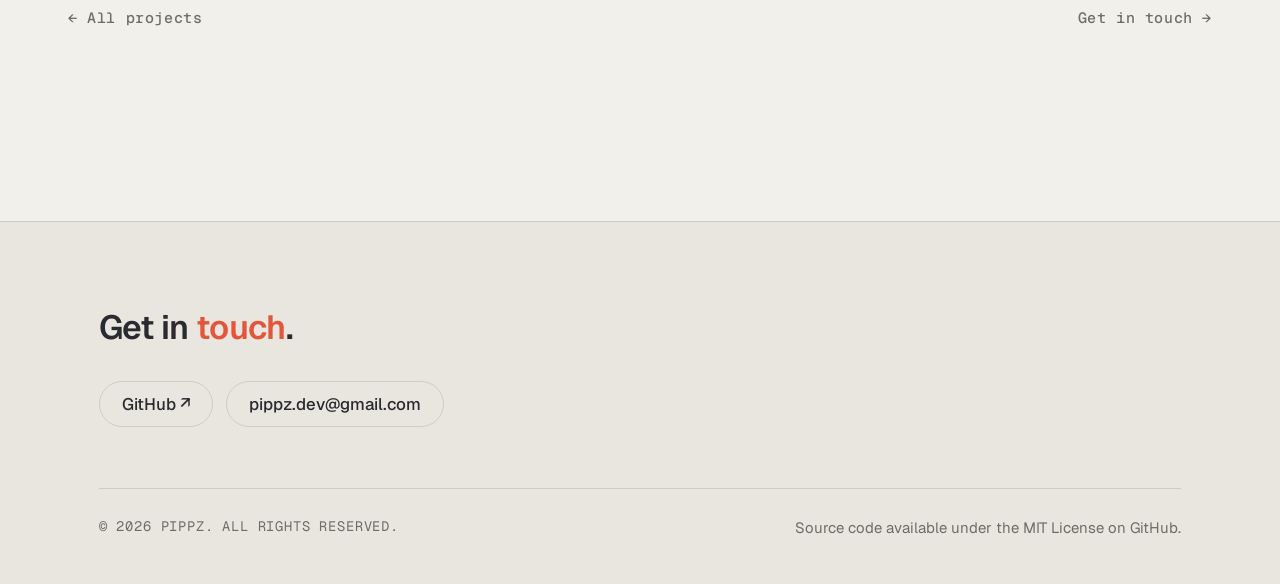
==== commit 4d039fd9: "updated to-do list project section" ====
--- a/todo.html
+++ b/todo.html
@@ -40,7 +40,7 @@
       <div><dt class="mono">Stack</dt><dd>Python · Flask · HTML · CSS · JS</dd></div>
       <div><dt class="mono">Status</dt><dd>Local only</dd></div>
       <div><dt class="mono">Year</dt><dd>2026</dd></div>
-      <div><dt class="mono">Code</dt><dd><a href="https://github.com/pippz" target="_blank" rel="noopener">GitHub ↗</a></dd></div>
+      <div><dt class="mono">Code</dt><dd><a href="https://github.com/pippz/todo-app" target="_blank" rel="noopener">GitHub ↗</a></dd></div>
     </dl>
   </section>
 
@@ -94,15 +94,14 @@
     <div class="case-prose reveal">
       <p>The backend is a small Flask app: tasks and notes are stored as JSON files on disk, and each action (add, toggle, edit, delete) is its own route that rewrites the file and redirects back to the page. No database, no accounts, nothing to configure.</p>
       <p>The three tabs live on a single page and are swapped with a few lines of JavaScript, so switching between them is instant. The calendar view is the exception: it's rendered by FullCalendar, fed by a small JSON endpoint that turns tasks with a due date into events.</p>
-      <p>Restyling it after the portfolio redesign was mostly a matter of swapping the color system and replacing borders with soft shadows and rounded cards, closer to how iOS lays out lists — the underlying logic didn't need to change.</p>
     </div>
   </section>
 
   <section class="wrap case-run">
     <div class="head reveal"><h2>Run it <span style="color:var(--accent)">locally</span>.</h2></div>
     <div class="codeblock reveal">
-      <div><span class="ln">$</span>git clone https://github.com/pippz/todo-list.git</div>
-      <div><span class="ln">$</span>cd todo-list</div>
+      <div><span class="ln">$</span>git clone https://github.com/pippz/todo-app.git</div>
+      <div><span class="ln">$</span>cd todo-app</div>
       <div><span class="ln">$</span>pip install -r requirements.txt</div>
       <div><span class="ln">$</span>python app.py</div>
     </div>
--- a/style.css
+++ b/style.css
@@ -338,15 +338,9 @@
 .row-arrow {
     color: var(--accent);
     font-size: 1.1rem;
-    opacity: 0;
+    opacity: 1;
     transform: translateX(-0.4rem);
-    transition: opacity 0.25s, transform 0.25s;
     justify-self: end;
-}
-
-.row-link:hover .row-arrow {
-    opacity: 1;
-    transform: none;
 }
 
 /* ── About ── */
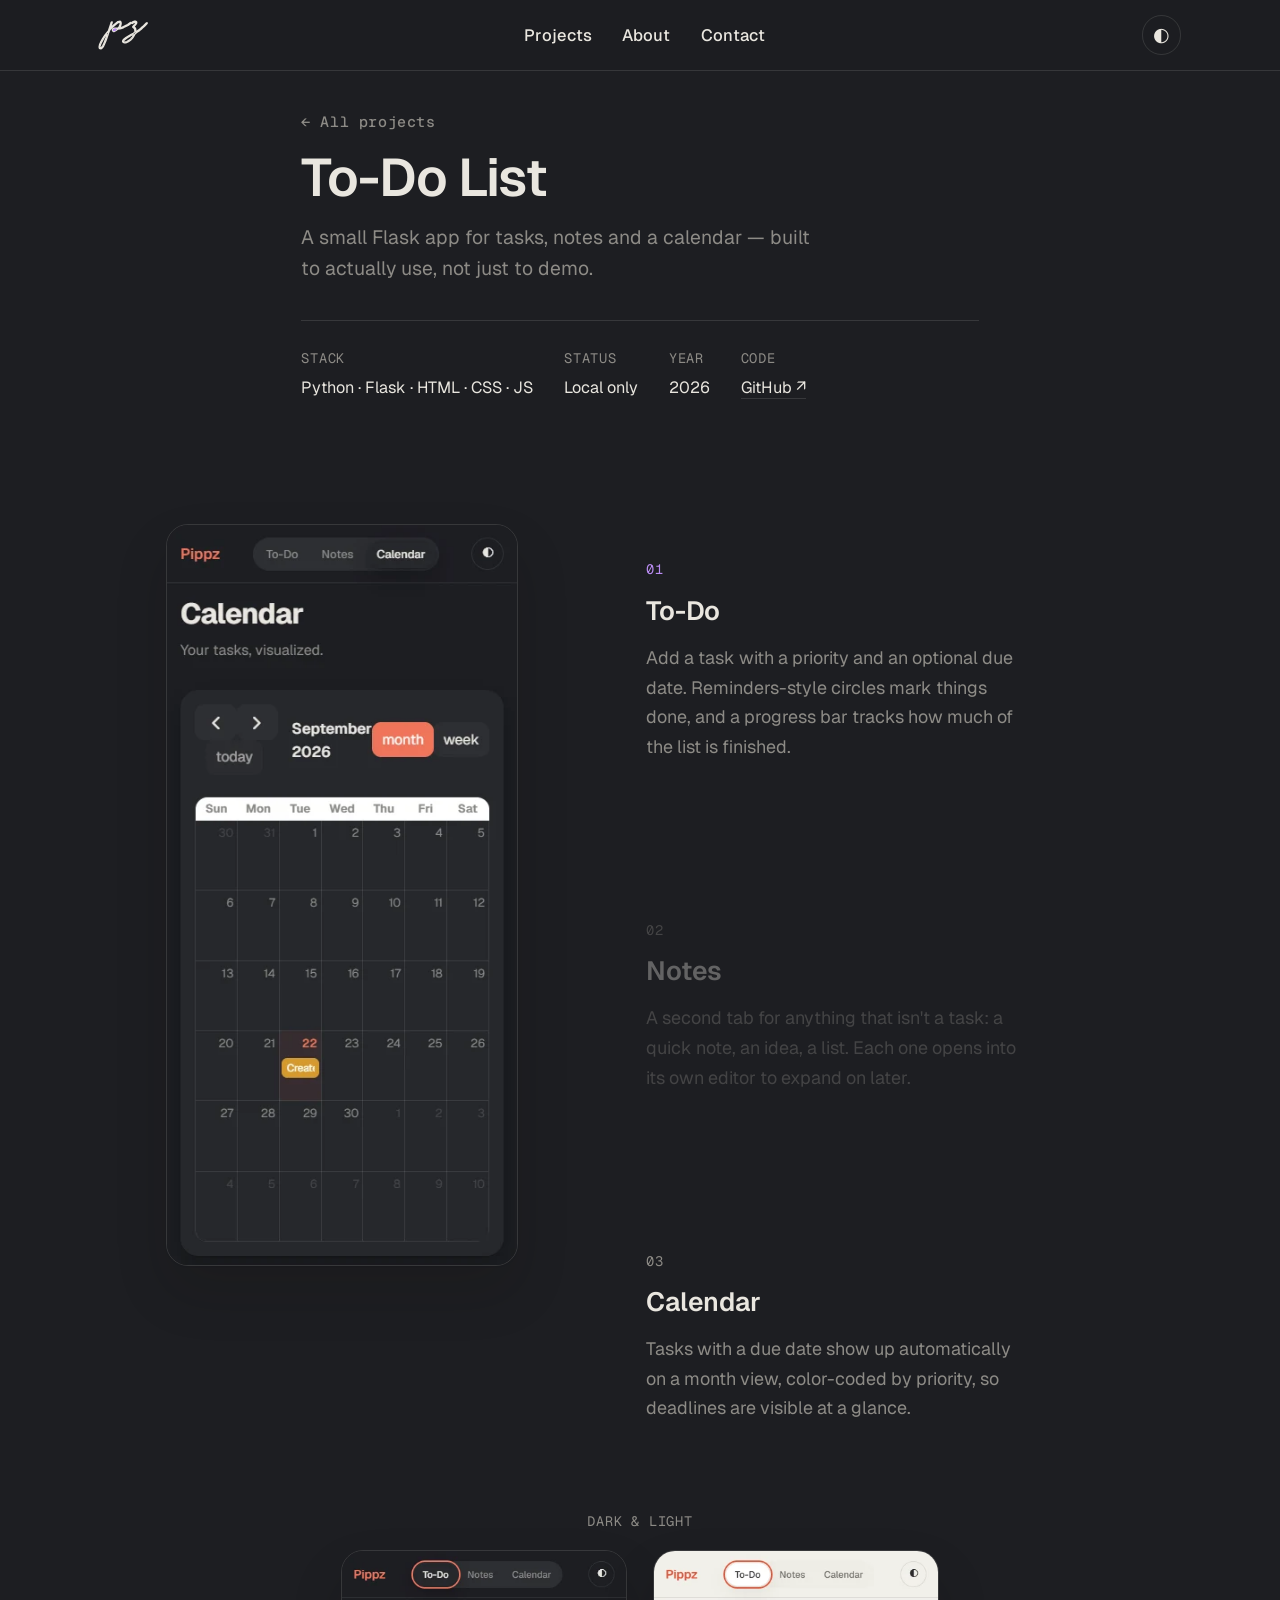
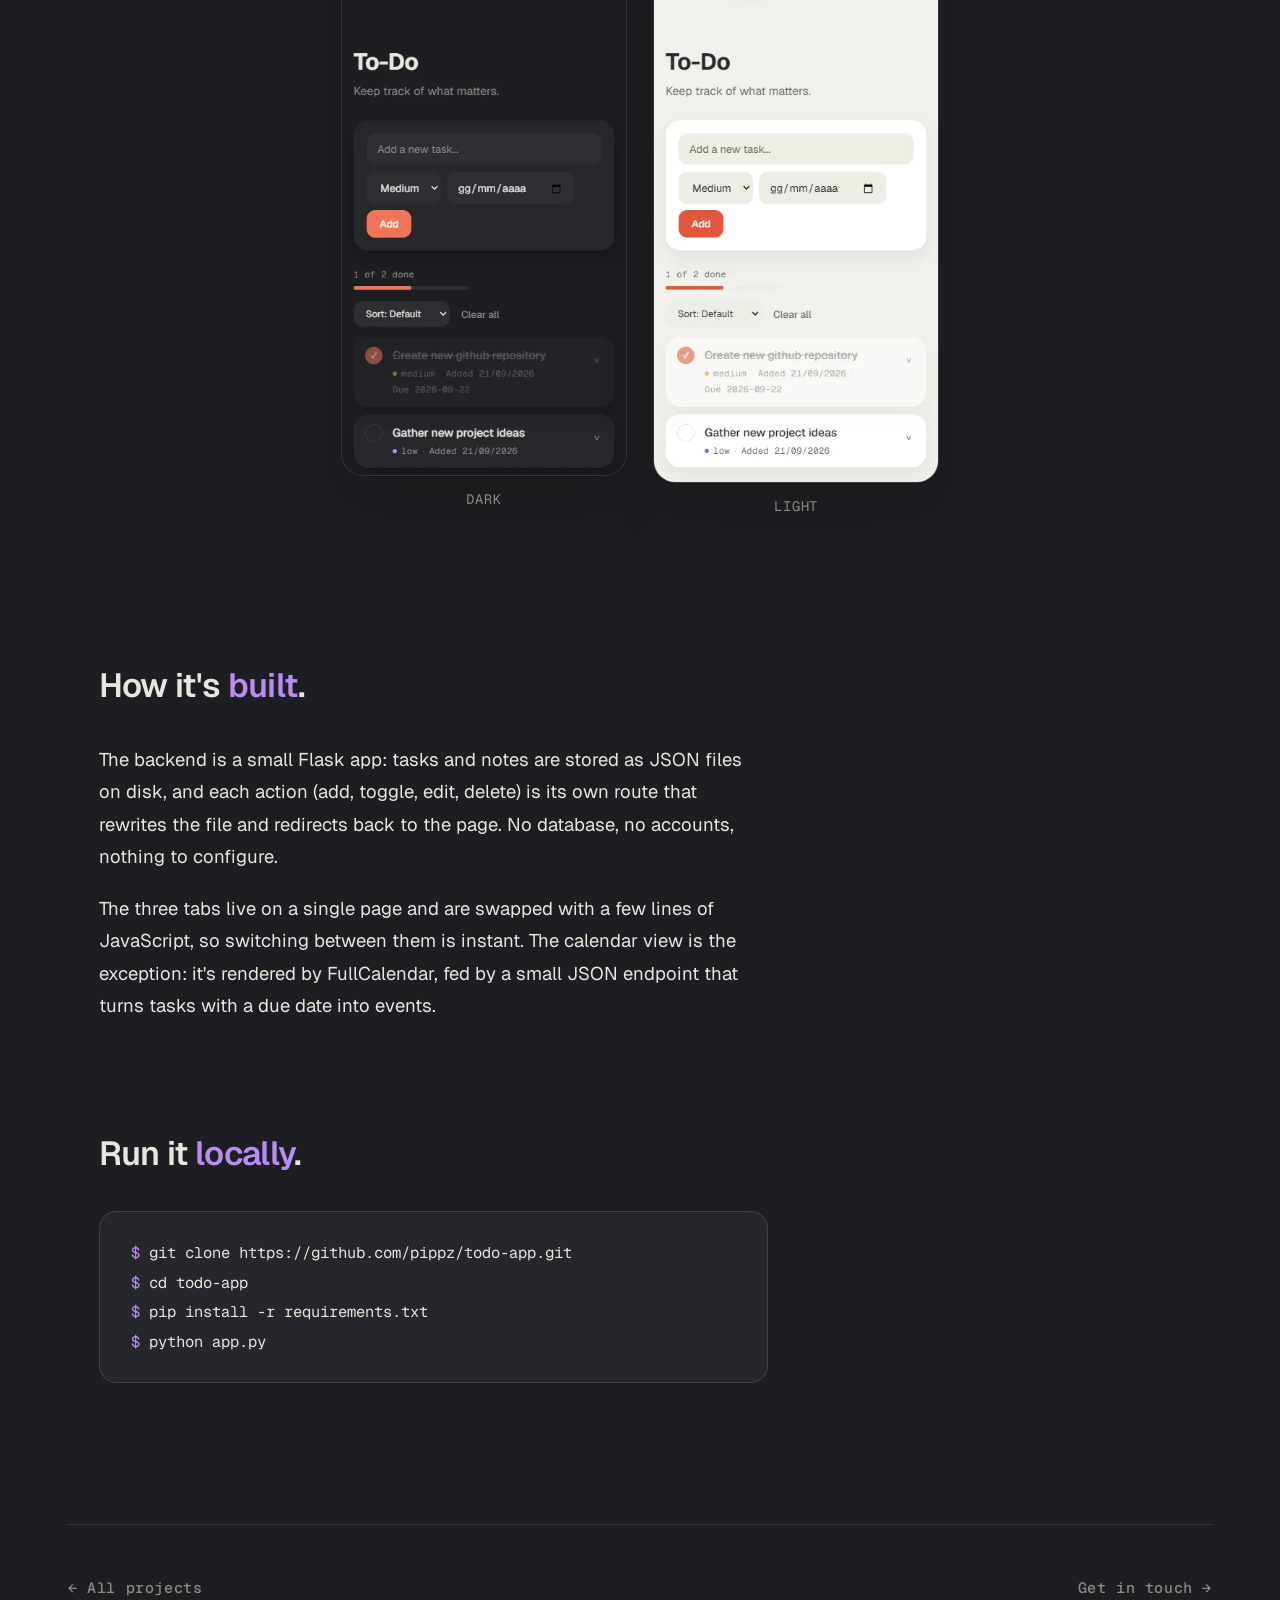
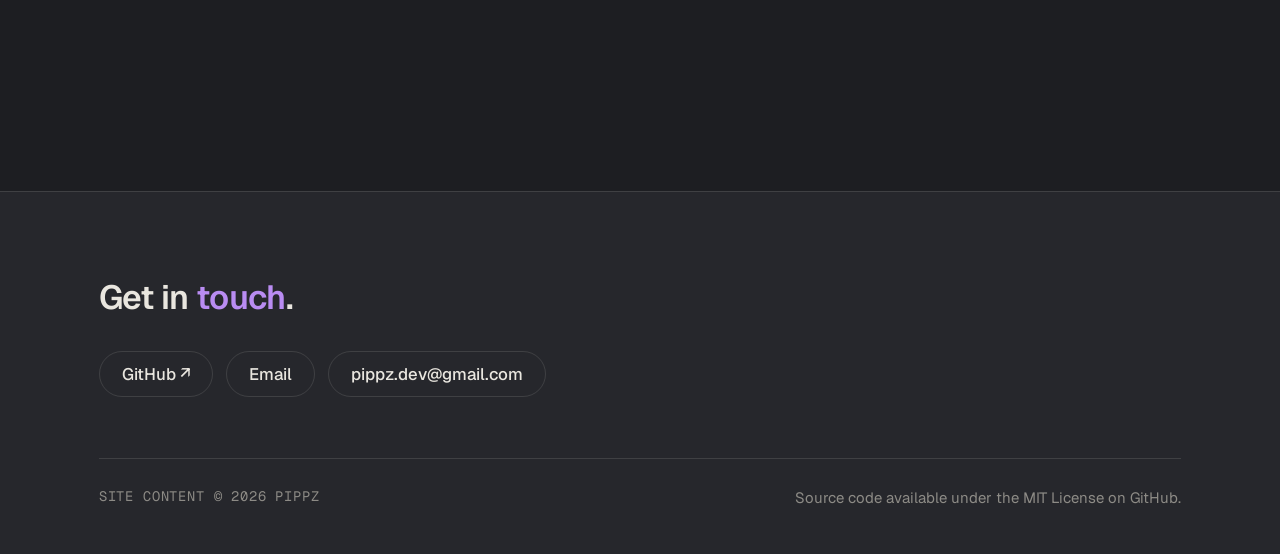
==== commit 6509e506: "Fixed bugs" ====
--- a/todo.html
+++ b/todo.html
@@ -1,132 +1,133 @@
 <!DOCTYPE html>
 <html lang="en">
 <head>
-<meta charset="utf-8">
-<meta name="viewport" content="width=device-width, initial-scale=1">
-<title>To-Do List — Pippz</title>
-<meta name="description" content="A Flask to-do list with notes and a calendar view, built by Pippz.">
-<link rel="icon" type="image/svg+xml" href="favicon.svg">
-<link rel="preconnect" href="https://fonts.googleapis.com">
-<link rel="preconnect" href="https://fonts.gstatic.com" crossorigin>
-<link href="https://fonts.googleapis.com/css2?family=Geist:wght@300;400;500;600&family=Geist+Mono:wght@400;500&family=Lora:ital,wght@1,400&display=swap" rel="stylesheet">
-<script>
-try{document.documentElement.dataset.theme=localStorage.getItem('theme')||(matchMedia('(prefers-color-scheme: dark)').matches?'dark':'light')}catch(e){}
-</script>
-<link rel="stylesheet" href="style.css">
+  <meta charset="utf-8">
+  <meta name="viewport" content="width=device-width, initial-scale=1">
+  <title>To-Do List — Pippz</title>
+  <meta name="description" content="A Flask to-do list with notes and a calendar view, built by Pippz.">
+  <link rel="icon" type="image/svg+xml" href="favicon.svg">
+  <link rel="preconnect" href="https://fonts.googleapis.com">
+  <link rel="preconnect" href="https://fonts.gstatic.com" crossorigin>
+  <link href="https://fonts.googleapis.com/css2?family=Geist:wght@300;400;500;600&family=Geist+Mono:wght@400;500&family=Lora:ital,wght@1,400&display=swap" rel="stylesheet">
+  <script>
+    document.documentElement.classList.add('js');
+    try{document.documentElement.dataset.theme=localStorage.getItem('theme')||(matchMedia('(prefers-color-scheme: dark)').matches?'dark':'light')}catch(e){}
+  </script>
+  <link rel="stylesheet" href="style.css">
 </head>
 <body id="top">
 
-<svg width="0" height="0" hidden><g id="logo-src"><path d="M21.8056 119.644L9.3056 142.644C9.26526 142.719 9.22818 142.795 9.19427 142.872L9.1015 143.109C5.95736 150.557 4.88043 152.31 2.8954 160.088C2.63771 160.976 1.61025 165.303 1.45403 166.349C0.895382 170.088 0.647331 172.921 1.94135 177.577C2.44136 178.577 3.0124 179.863 3.94135 180.577C5.4595 181.744 6.33736 182.166 7.94135 182.577C8.80337 182.798 12.8954 183.588 14.9413 182.077C23.2705 177.279 27.8954 169.588 29.3954 167.088C30.0858 165.937 31.2693 163.405 31.3954 163.088C44.3325 136.578 50.1797 121.376 58.7294 93.1844C58.7476 93.1387 58.7643 93.0924 58.7802 93.0458C64.4886 72.9875 67.2756 67.6297 67.8925 66.3358C71.8804 57.9718 74.8879 54.2525 78.704 51.0721C88.0883 42.0612 93.2858 37.2902 102.416 29.3358C111.746 20.9152 116.474 16.8454 122.567 12.6249C125.872 10.2228 127.889 9.06328 131.395 8.08776C133.193 7.58776 134.343 7.49878 136.381 7.75866C137.926 8.25127 138.568 8.75084 138.989 10.3671C140.011 15.042 140.087 17.3669 139.417 21.0409C138.565 26.3078 137.059 29.8177 132.894 36.8807C129.253 41.9809 129.736 43.187 124.895 46.5878C123.945 47.1565 121.351 47.8764 120.18 48.077C113.764 48.2335 110.107 48.2412 103.441 48.077C98.659 48.1854 96.2359 48.845 92.3954 51.0721C89.2131 53.8055 87.8954 56.0878 88.3954 60.5878C88.8431 64.6174 90.6763 66.6091 93.9482 68.036C96.3346 69.0016 99.3638 69.1245 99.9482 69.036C100.533 68.9475 100.573 69.0549 101.783 68.7606C110.575 65.6182 115.569 62.1973 124.589 53.3915L137.963 51.0311C138.102 51.0066 138.239 50.9723 138.373 50.9286C148.882 48.6878 154.149 46.8443 162.873 42.9286C163.014 42.8826 163.151 42.8268 163.283 42.7606C175.431 37.5355 181.542 34.4701 191.283 28.7606C191.416 28.694 191.544 28.6168 191.666 28.5311L210.166 15.5311C211.522 14.5785 211.848 12.708 210.895 11.3524C209.943 9.99685 208.072 9.67034 206.717 10.6229L188.404 23.4901C181.479 27.5888 174.873 30.7992 160.795 37.2948C152.08 41.0034 146.876 42.7908 136.71 45.159L132.327 45.9325C134.485 44.1463 135.381 42.8478 137.441 40.577C137.965 40.0003 138.441 39.3633 138.941 38.577C142.45 33.0596 143.534 29.666 145.216 22.7196C145.92 18.957 145.895 15.088 145.895 13.0878C145.895 12.0878 145.095 8.72495 143.895 6.08776C142.835 4.46468 142.052 3.71695 140.395 2.6073C139.329 2.08539 138.618 1.8641 137.192 1.58776C136.491 1.5666 136.097 1.56719 135.395 1.58776C134.395 1.58775 133.059 1.87586 130.018 2.60729C129.794 2.63923 129.575 2.69629 129.364 2.77722L129.157 2.86608C124.682 4.14204 122.546 5.0915 119.657 7.36608C119.431 7.4732 119.219 7.60774 119.026 7.76745L98.5263 24.7675C98.4882 24.7991 98.4505 24.8316 98.414 24.8651L74.5908 46.702L86.8954 9.58776C87.4304 8.01972 87.5093 6.64334 85.9413 6.10827C84.3733 5.57329 81.7961 7.17393 80.8954 9.08776C79.9947 11.0016 73.985 31.5247 62.8954 62.0878C62.7584 62.5749 61.0008 65.9545 57.0136 71.3124C41.95 88.7864 33.9469 99.0551 21.8056 119.644ZM21.8056 119.644L21.8945 119.491C21.9258 119.441 21.9588 119.391 21.9931 119.343" pathLength="1" style="--i:0"/><path d="M48.3729 105.739L48.3807 105.709C53.983 92.0607 54.5413 88.976 52.6736 88.5383C51.8009 87.9799 50.5115 88.7757 46.6385 92.1594L46.5516 92.2111L46.492 92.2922C40.8599 98.5788 38.6869 101.788 35.492 107.292L35.4578 107.345L15.448 143.362L15.4402 143.382C11.4286 151.266 9.49011 155.869 6.89541 164.588C6.15136 167.088 5.41328 170 5.89531 173.795C6.55748 176.323 8.3954 177.088 9.8954 177.088C11.3954 177.088 13.0346 176.542 16.2977 173.885C20.0883 170.321 21.9305 167.767 24.7977 162.385L24.8299 162.341L24.8514 162.292C29.1869 154.876 35.3954 139.088 35.8426 137.812C35.8954 137.588 36.0854 137.247 36.3475 136.593C36.6156 135.924 36.9806 135.002 37.4197 133.887C38.2982 131.656 39.474 128.648 40.7615 125.344C43.3367 118.735 46.3611 110.935 48.3611 105.768L48.3729 105.739Z" pathLength="1" style="--i:1"/><path d="M103.896 62.0877C102.659 62.8216 99.6384 63.4617 98.3955 63.0878C96.5373 62.9268 95.8954 62.0877 95.5154 60.6876C95.4575 56.4828 96.9658 54.8197 102.396 53.0877C103.896 52.5878 106.101 52.2448 108.395 52.5878C110.546 52.8211 111.348 53.5974 111.396 54.5877C111.76 56.9677 109.614 58.6939 103.896 62.0877Z" pathLength="1" style="--i:2"/><path d="M226.895 10.5877C225.395 11.4762 223.954 12.7184 222.395 14.0877C221.367 14.9564 220.88 15.3896 219.895 16.0877C219.075 16.4598 218.132 16.5148 217.395 16.0877C216.465 15.5591 216.034 15.1166 215.395 14.0877C214.833 12.6876 215.895 10.5877 216.395 10.0877C219.234 7.73923 220.437 6.87292 221.895 6.08775C222.895 5.58775 224.632 4.47335 226.395 3.58775C229.395 2.04518 230.916 1.51828 233.395 1.08775C236.358 0.827073 238.034 1.18989 240.895 1.58775C244.148 2.44117 246.554 3.80224 247.895 6.08774C249.021 8.63622 249.114 10.1724 248.395 13.0877C247.645 15.3564 247.109 16.5677 245.895 18.5877L241.895 24.0877C240.041 26.5293 238.961 27.8429 236.895 30.0877C235.208 31.8698 234.337 32.8545 232.895 34.5877C230.037 37.7201 230.165 38.9986 232.895 40.5877C236.142 42.7176 237.582 44.0271 239.395 46.5877C240.656 48.7023 241.196 49.9075 241.895 52.0877C242.25 53.2743 242.356 54.6303 242.395 58.0877V70.5877C242.465 71.1575 242.721 71.2233 243.395 71.0877C244.039 70.9162 244.364 70.8053 244.895 70.5877C247.58 69.1832 248.996 68.2986 251.395 66.5877C257.353 62.7457 259.574 61.2405 260.895 60.0877L269.895 52.0877C274.416 48.1234 278.895 44.0877 281.395 42.0877C284.989 39.1728 286.989 37.5356 290.395 34.5877C294.474 30.9695 296.684 28.9002 300.395 25.0877L311.895 13.5877C312.958 12.6164 313.638 12.1774 314.895 11.5877C316.808 11.3655 317.492 11.6675 317.895 13.0877C317.99 13.697 317.972 14.021 317.895 14.5877C317.459 15.7375 316.983 16.3672 316.395 17.0877C315.808 17.8083 311.317 23.0168 307.895 26.5877L298.395 36.0877L288.395 45.0878L278.895 53.5878L269.395 61.5877L261.895 67.0877L253.895 72.5877L246.895 77.5877L239.395 83.5877C237.243 85.6692 236.298 86.8802 234.895 89.0877L231.395 96.5877L225.395 107.088C223.207 110.865 221.763 112.82 218.895 116.088C216.007 119.217 214.368 120.876 211.395 123.588C205.03 129.219 201.311 131.964 194.395 136.088L186.895 140.088C182.471 142.217 179.954 143.105 175.395 144.088C172.576 144.34 171.048 144.336 168.395 144.088C166.365 143.838 165.268 143.623 163.395 143.088C161.619 142.258 160.713 141.73 159.395 140.588C158.192 139.467 157.664 138.806 156.895 137.588C156.259 136.232 156.035 135.465 155.895 134.088C156.002 130.47 156.402 128.789 157.895 126.588C159.073 124.959 160.895 122.325 162.895 120.588C177.889 107.566 187.601 102.179 204.195 92.9762L204.895 92.5878L214.895 87.0877L218.895 85.0877L223.395 82.5877L226.895 80.5877C231.053 77.4347 232.665 75.4151 234.895 71.5877C235.513 70.1542 235.727 69.5044 235.895 68.5877C236.52 64.6857 236.655 62.4964 236.395 58.5877C235.33 51.2778 233.067 48.2164 226.895 44.0877L223.895 42.5877C221.577 40.5219 222.395 37.5878 223.395 36.0877C228.188 30.7854 231.123 27.5075 236.395 22.5878C240.404 17.4756 241.65 15.3858 240.895 11.5877C240.409 10.3531 240.085 9.80029 239.395 9.08775C238.248 8.49864 237.593 8.27679 236.395 8.08775C235.028 7.96025 234.263 7.96503 232.895 8.08775C230.378 8.75529 228.395 9.69926 226.895 10.5877Z" pathLength="1" style="--i:3"/><path d="M178.895 137.588C177.895 138.088 176.125 138.41 174.895 138.588C170.74 139.189 170.051 139.154 166.395 138.588C164.934 138.394 162.909 137.292 162.395 135.588C161.962 134.088 161.395 133.088 162.895 130.088C168.895 121.588 178.346 114.941 189.395 108.088C196.579 103.325 200.312 101.013 206.395 97.5878C210.924 94.8781 213.654 93.9515 218.895 91.5878C225.218 89.3021 227.352 89.2002 226.895 92.5877C226.139 97.7811 224.432 101.123 218.395 108.088C215.582 111.403 213.946 113.167 210.895 116.088C208.522 118.52 207.48 119.52 204.773 121.772C196.995 128.006 192.377 131.123 183.395 135.588L178.895 137.588Z" pathLength="1" style="--i:4"/></g></svg>
+  <header>
+    <div class="bar wrap">
+      <a href="index.html" aria-label="Home"><svg class="logo mark" viewBox="0 0 319 184"></svg></a>
+      <nav class="nav">
+        <a href="index.html#projects">Projects</a>
+        <a href="index.html#about">About</a>
+        <a href="index.html#contact">Contact</a>
+      </nav>
+      <button id="theme" type="button" aria-label="Dark mode" aria-pressed="false">◐</button>
+    </div>
+  </header>
 
-<header>
-  <div class="bar wrap">
-    <a href="index.html" aria-label="Home"><svg class="logo mark" viewBox="0 0 319 184"></svg></a>
-    <nav class="nav">
-      <a href="index.html#projects">Projects</a>
-      <a href="index.html#about">About</a>
-      <a href="index.html#contact">Contact</a>
-    </nav>
-    <button id="theme" aria-label="Toggle theme">◐</button>
-  </div>
-</header>
+  <main>
+    <section class="wrap case-head">
+      <a class="back-link" href="index.html#projects">← All projects</a>
+      <h1>To-Do List</h1>
+      <p class="case-summary">A small Flask app for tasks, notes and a calendar — built to actually use, not just to demo.</p>
 
-<main>
-  <section class="wrap case-head">
-    <a class="back-link" href="index.html#projects">← All projects</a>
-    <h1>To-Do List</h1>
-    <p class="case-summary">A small Flask app for tasks, notes and a calendar — built to actually use, not just to demo.</p>
+      <dl class="case-meta">
+        <div><dt class="mono">Stack</dt><dd>Python · Flask · HTML · CSS · JS</dd></div>
+        <div><dt class="mono">Status</dt><dd>Local only</dd></div>
+        <div><dt class="mono">Year</dt><dd>2026</dd></div>
+        <div><dt class="mono">Code</dt><dd><a href="https://github.com/pippz/todo-app" target="_blank" rel="noopener">GitHub ↗</a></dd></div>
+      </dl>
+    </section>
 
-    <dl class="case-meta">
-      <div><dt class="mono">Stack</dt><dd>Python · Flask · HTML · CSS · JS</dd></div>
-      <div><dt class="mono">Status</dt><dd>Local only</dd></div>
-      <div><dt class="mono">Year</dt><dd>2026</dd></div>
-      <div><dt class="mono">Code</dt><dd><a href="https://github.com/pippz/todo-app" target="_blank" rel="noopener">GitHub ↗</a></dd></div>
-    </dl>
-  </section>
+    <section class="case-scroller wrap">
+      <div class="scroller-grid">
+        <div class="scroller-sticky">
+          <div class="frame">
+            <img id="case-img" src="assets/todo-dark.webp" alt="To-Do tab with two tasks, one done" width="393" height="724">
+          </div>
+        </div>
 
-  <section class="case-scroller wrap">
-    <div class="scroller-grid">
-      <div class="scroller-sticky">
-        <div class="frame">
-          <img id="case-img" src="assets/todo-dark.webp" alt="To-Do tab with two tasks, one done" width="393" height="724">
+        <div class="scroller-steps">
+          <div class="step" data-img="assets/todo-dark.webp" data-alt="To-Do tab with two tasks, one done">
+            <span class="mono">01</span>
+            <h3>To-Do</h3>
+            <p>Add a task with a priority and an optional due date. Reminders-style circles mark things done, and a progress bar tracks how much of the list is finished.</p>
+            <img class="step-img" src="assets/todo-dark.webp" alt="To-Do tab with two tasks, one done" width="393" height="724" loading="lazy">
+          </div>
+          <div class="step" data-img="assets/todo-notes.webp" data-alt="Notes tab with two saved notes">
+            <span class="mono">02</span>
+            <h3>Notes</h3>
+            <p>A second tab for anything that isn't a task: a quick note, an idea, a list. Each one opens into its own editor to expand on later.</p>
+            <img class="step-img" src="assets/todo-notes.webp" alt="Notes tab with two saved notes" width="393" height="724" loading="lazy">
+          </div>
+          <div class="step" data-img="assets/todo-calendar.webp" data-alt="Calendar tab showing September 2026 with one due task">
+            <span class="mono">03</span>
+            <h3>Calendar</h3>
+            <p>Tasks with a due date show up automatically on a month view, color-coded by priority, so deadlines are visible at a glance.</p>
+            <img class="step-img" src="assets/todo-calendar.webp" alt="Calendar tab showing September 2026 with one due task" width="393" height="724" loading="lazy">
+          </div>
         </div>
       </div>
+    </section>
 
-      <div class="scroller-steps">
-        <div class="step" data-img="assets/todo-dark.webp" data-alt="To-Do tab with two tasks, one done">
-          <span class="mono">01</span>
-          <h3>To-Do</h3>
-          <p>Add a task with a priority and an optional due date. Reminders-style circles mark things done, and a progress bar tracks how much of the list is finished.</p>
-          <img class="step-img" src="assets/todo-dark.webp" alt="To-Do tab with two tasks, one done" loading="lazy">
+    <section class="wrap case-diptych-section">
+      <p class="mono diptych-label">Dark &amp; light</p>
+      <div class="case-diptych">
+        <div class="diptych-item">
+          <div class="frame"><img src="assets/todo-dark.webp" alt="To-Do tab in dark mode" width="393" height="724" loading="lazy"></div>
+          <span class="mono">Dark</span>
         </div>
-        <div class="step" data-img="assets/todo-notes.webp" data-alt="Notes tab with two saved notes">
-          <span class="mono">02</span>
-          <h3>Notes</h3>
-          <p>A second tab for anything that isn't a task: a quick note, an idea, a list. Each one opens into its own editor to expand on later.</p>
-          <img class="step-img" src="assets/todo-notes.webp" alt="Notes tab with two saved notes" loading="lazy">
-        </div>
-        <div class="step" data-img="assets/todo-calendar.webp" data-alt="Calendar tab showing September 2026 with one due task">
-          <span class="mono">03</span>
-          <h3>Calendar</h3>
-          <p>Tasks with a due date show up automatically on a month view, color-coded by priority, so deadlines are visible at a glance.</p>
-          <img class="step-img" src="assets/todo-calendar.webp" alt="Calendar tab showing September 2026 with one due task" loading="lazy">
+        <div class="diptych-item">
+          <div class="frame"><img src="assets/todo-light.webp" alt="To-Do tab in light mode" width="393" height="724" loading="lazy"></div>
+          <span class="mono">Light</span>
         </div>
       </div>
+    </section>
+
+    <section class="wrap">
+      <div class="head reveal"><h2>How it's <span class="accent">built</span>.</h2></div>
+      <div class="case-prose reveal">
+        <p>The backend is a small Flask app: tasks and notes are stored as JSON files on disk, and each action (add, toggle, edit, delete) is its own route that rewrites the file and redirects back to the page. No database, no accounts, nothing to configure.</p>
+        <p>The three tabs live on a single page and are swapped with a few lines of JavaScript, so switching between them is instant. The calendar view is the exception: it's rendered by FullCalendar, fed by a small JSON endpoint that turns tasks with a due date into events.</p>
+      </div>
+    </section>
+
+    <section class="wrap case-run">
+      <div class="head reveal"><h2>Run it <span class="accent">locally</span>.</h2></div>
+      <div class="codeblock reveal">
+        <div><span class="ln">$</span>git clone https://github.com/pippz/todo-app.git</div>
+        <div><span class="ln">$</span>cd todo-app</div>
+        <div><span class="ln">$</span>pip install -r requirements.txt</div>
+        <div><span class="ln">$</span>python app.py</div>
+      </div>
+    </section>
+
+    <div class="wrap case-next reveal">
+      <a href="index.html#projects">← All projects</a>
+      <a href="index.html#contact">Get in touch →</a>
     </div>
-  </section>
+  </main>
 
-  <section class="wrap case-diptych-section">
-    <p class="mono diptych-label">Light mode</p>
-    <div class="case-diptych">
-      <div class="diptych-item">
-        <div class="frame"><img src="assets/todo-dark.webp" alt="To-Do tab in dark mode" loading="lazy"></div>
-        <span class="mono">Dark</span>
+  <footer id="contact">
+    <div class="wrap">
+      <h2 class="reveal">Get in <span class="accent">touch</span>.</h2>
+      <div class="links reveal">
+        <a href="https://github.com/pippz" target="_blank" rel="noopener">GitHub ↗</a>
+        <a href="mailto:pippz.dev@gmail.com">Email</a>
+        <button id="copy-email" type="button" aria-label="Copy email address: pippz.dev@gmail.com">pippz.dev@gmail.com</button>
+        <span id="copy-status" class="sr-only" role="status"></span>
       </div>
-      <div class="diptych-item">
-        <div class="frame"><img src="assets/todo-light.webp" alt="To-Do tab in light mode" loading="lazy"></div>
-        <span class="mono">Light</span>
+      <div class="legal">
+        <p class="copy mono">Site content © 2026 Pippz</p>
+        <p class="notice">Source code available under the MIT License on GitHub.</p>
       </div>
     </div>
-  </section>
+  </footer>
 
-  <section class="wrap">
-    <div class="head reveal"><h2>How it's <span style="color:var(--accent)">built</span>.</h2></div>
-    <div class="case-prose reveal">
-      <p>The backend is a small Flask app: tasks and notes are stored as JSON files on disk, and each action (add, toggle, edit, delete) is its own route that rewrites the file and redirects back to the page. No database, no accounts, nothing to configure.</p>
-      <p>The three tabs live on a single page and are swapped with a few lines of JavaScript, so switching between them is instant. The calendar view is the exception: it's rendered by FullCalendar, fed by a small JSON endpoint that turns tasks with a due date into events.</p>
-    </div>
-  </section>
-
-  <section class="wrap case-run">
-    <div class="head reveal"><h2>Run it <span style="color:var(--accent)">locally</span>.</h2></div>
-    <div class="codeblock reveal">
-      <div><span class="ln">$</span>git clone https://github.com/pippz/todo-app.git</div>
-      <div><span class="ln">$</span>cd todo-app</div>
-      <div><span class="ln">$</span>pip install -r requirements.txt</div>
-      <div><span class="ln">$</span>python app.py</div>
-    </div>
-  </section>
-
-  <div class="wrap case-next reveal">
-    <a href="index.html#projects">← All projects</a>
-    <a href="index.html#contact">Get in touch →</a>
-  </div>
-</main>
-
-<footer id="contact">
-  <div class="wrap">
-    <h2 class="reveal">Get in <span style="color: var(--accent);">touch</span>.</h2>
-    <div class="links reveal">
-      <a href="https://github.com/pippz" target="_blank" rel="noopener">GitHub ↗</a>
-      <button id="discord" type="button">pippz.dev@gmail.com</button>
-    </div>
-    <div class="legal">
-      <p class="copy mono">© 2026 Pippz. All rights reserved.</p>
-      <p class="notice">Source code available under the MIT License on GitHub.</p>
-    </div>
-  </div>
-</footer>
-
-<script src="script.js"></script>
+  <script src="script.js"></script>
 </body>
 </html>
--- a/style.css
+++ b/style.css
@@ -1,19 +1,10 @@
 :root {
-    --bg: #f2f0eb;
-    --surface: #e9e6df;
-    --text: #2a2b30;
-    --muted: #6f6d68;
-    --line: rgba(42, 43, 48, 0.14);
-    --accent: #e2573b;
-}
-
-[data-theme="dark"] {
     --bg: #1d1e22;
     --surface: #26272c;
     --text: #e9e6df;
     --muted: #8d8b86;
     --line: rgba(233, 230, 223, 0.13);
-    --accent: #f0745a;
+    --accent: /*#f0745a;*/#B98CF2;
 }
 
 * {
@@ -24,6 +15,12 @@
     font-size: 110%;
     scrollbar-width: thin;
     scrollbar-color: var(--line) transparent;
+}
+
+@media (prefers-reduced-motion: no-preference) {
+    html {
+        scroll-behavior: smooth;
+    }
 }
 
 body {
@@ -64,8 +61,21 @@
     color: var(--muted);
 }
 
-section {
+section,
+footer {
     scroll-margin-top: 4.375rem;
+}
+
+.sr-only {
+    position: absolute;
+    width: 1px;
+    height: 1px;
+    margin: -1px;
+    padding: 0;
+    overflow: hidden;
+    clip-path: inset(50%);
+    white-space: nowrap;
+    border: 0;
 }
 
 h1,
@@ -292,6 +302,19 @@
     transition: color 0.2s;
 }
 
+.proj-title {
+    display: inline-flex;
+    align-items: center;
+    gap: 0.5rem;
+}
+
+.compoundly-mark {
+    width: 2.0em;
+    height: 2.0em;
+    flex-shrink: 0;
+    color: var(--accent);
+}
+
 .row:hover h3 {
     color: var(--accent);
 }
@@ -371,7 +394,8 @@
 
 /* ── Quote ── */
 .quote {
-    font: italic 400 clamp(1.5rem, 3.4vw, 2.4rem)/1.35 'Lora', serif;
+    font: 500 clamp(1.5rem, 3.0vw, 2.2rem)/1.15 'Lora', serif;
+    font-style: italic;
     text-align: center;
     max-width: 26ch;
     margin: 4rem auto 2rem;
@@ -451,13 +475,13 @@
 }
 
 /* ── Reveal ── */
-.reveal {
+.js .reveal {
     opacity: 0;
     transform: translateY(0.625rem);
     transition: opacity 0.7s ease, transform 0.7s ease;
 }
 
-.reveal.in {
+.js .reveal.in {
     opacity: 1;
     transform: none;
 }
@@ -512,7 +536,7 @@
         transition: none!important;
     }
 
-    .reveal {
+    .js .reveal {
         opacity: 1;
         transform: none;
     }
@@ -528,7 +552,7 @@
     overflow: visible;
 }
 
-.doodle path {
+.js .doodle path {
     stroke-dasharray: 1;
     stroke-dashoffset: 1;
 }
@@ -590,7 +614,7 @@
 }
 
 @media (prefers-reduced-motion: reduce) {
-    .doodle path {
+    .js .doodle path {
         stroke-dashoffset: 0;
     }
 }
@@ -688,6 +712,7 @@
 .frame img {
     display: block;
     width: 100%;
+    height: auto;
     transition: opacity 0.25s ease;
 }
 
@@ -851,6 +876,8 @@
 
     .step-img {
         display: block;
+        width: 100%;
+        height: auto;
         margin-bottom: 1.25rem;
         max-width: 16rem;
     }
